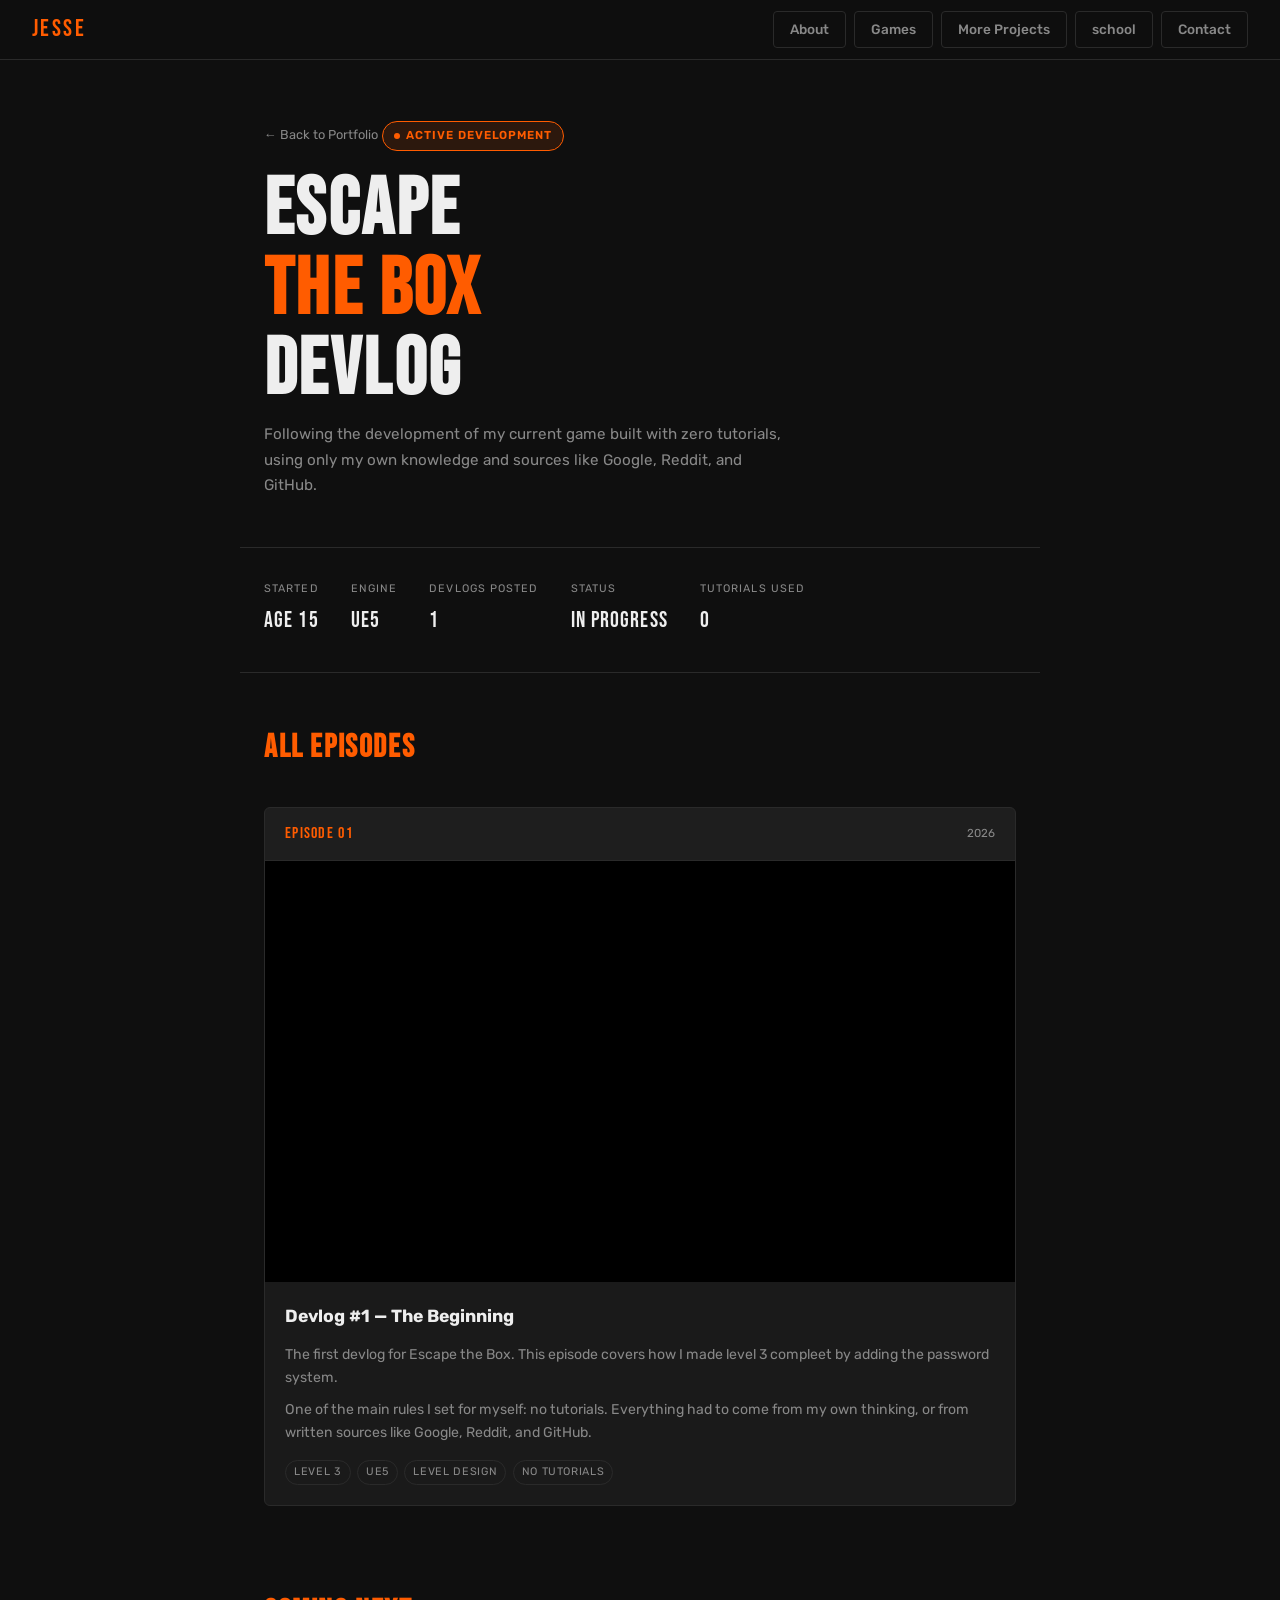
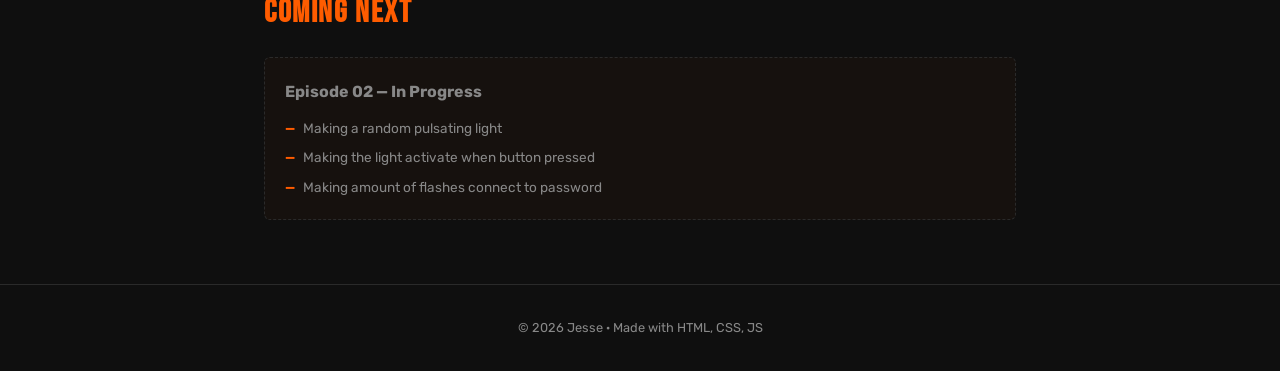
==== devlog.html @ 0a97ac08 "Add files via upload made more colorfull added second html file to make more easy to navigate" ====
<!DOCTYPE html>
<html lang="en">
<head>
  <meta charset="UTF-8" />
  <meta name="viewport" content="width=device-width, initial-scale=1.0"/>
  <title>Progress Escape the Box</title>
  <link href="https://fonts.googleapis.com/css2?family=Bebas+Neue&family=Rubik:wght@300;400;500;700&display=swap" rel="stylesheet"/>
  <link rel="stylesheet" href="devlog.css"/>
</head>
<body>

  <!-- ========== NAVBAR ========== -->
  <!-- Same nav as index.html so it feels like one site -->
  <nav>
    <div class="logo">JESSE</div>
    <div class="nav-links">
      <a href="index.html#about">About</a>
      <a href="index.html#games">Games</a>
      <a href="index.html#more-projects">More Projects</a>
      <a href="index.html#School">school</a>
      <a href="index.html#contact">Contact</a>
    </div>
  </nav>

  <!-- ========== PAGE HEADER ========== -->
  <div class="devlog-header">
    <!-- Back button to return to main portfolio -->
    <a href="index.html" class="back-link">← Back to Portfolio</a>

    <div class="live-badge">
      <div class="live-dot"></div>
      Active Development
    </div>

    <h1>Escape<br/><span>the Box</span><br/>Devlog</h1>
    <p>
      Following the development of my current game built with zero tutorials,
      using only my own knowledge and sources like Google, Reddit, and GitHub.
    </p>
  </div>

  <!-- ========== QUICK STATS ========== -->

  <div class="devlog-stats">
    <div class="devlog-stat">
      <span class="label">Started</span>
      <span class="value">Age 15</span>
    </div>
    <div class="devlog-stat">
      <span class="label">Engine</span>
      <span class="value">UE5</span>
    </div>
    <div class="devlog-stat">
      <span class="label">Devlogs Posted</span>
      <span class="value">1</span>
    </div>
    <div class="devlog-stat">
      <span class="label">Status</span>
      <span class="value">In Progress</span>
    </div>
    <div class="devlog-stat">
      <span class="label">Tutorials Used</span>
      <span class="value">0</span>
    </div>
  </div>

  <!-- ========== DEVLOG ENTRIES ========== -->
  <div class="devlog-entries">
    <h2>All Episodes</h2>


    
    <!--a
      ── HOW TO ADD A NEW ENTRY ─────────────────────────────
      1. Copy this entire <article> block
      2. Paste it ABOVE this one (newest entry goes first)
      3. Update: episode number, date, YouTube embed URL,
         title, description text, and tags
      To get the embed URL from YouTube:
      Share → Embed → copy the src="..." value
      ──────────────────────────────────────────────────────
    -->

    <article class="devlog-entry">

      <!-- Episode number + date -->
      <div class="entry-meta">
        <span class="entry-ep">Episode 01</span>
        <span class="entry-date">2026</span>
      </div>

      <!-- YouTube video embed -->
      <!-- To update: go to YouTube → Share → Embed → copy the src URL -->
      <div class="entry-video">
        <iframe
          src="https://www.youtube.com/embed/lwHLXcfj8Lc"
          title="Escape the Box Devlog #1"
          allowfullscreen>
        </iframe>
      </div>

      <!-- Text description below the video -->
      <div class="entry-body">
        <h3>Devlog #1 — The Beginning</h3>

        <p>The first devlog for Escape the Box. This episode covers how I made level 3 compleet by adding the password system.</p>

        <p>One of the main rules I set for myself: no tutorials. Everything had to come from my own thinking, or from written sources like Google, Reddit, and GitHub.</p>

        <!-- Tags — add or remove to show what topics the devlog covers -->
        <div class="entry-tags">
          <span class="entry-tag">Level 3</span>
          <span class="entry-tag">UE5</span>
          <span class="entry-tag">Level Design</span>
          <span class="entry-tag">No Tutorials</span>
        </div>
      </div>

    </article>

  </div>

  <!-- ========== UPCOMING ========== -->
  <!-- Update this section whenever you know what's coming next -->
  <div class="devlog-upcoming">
    <h2>Coming Next</h2>
    <div class="upcoming-card">
      <h3>Episode 02 — In Progress</h3>
      <!-- Update this list with what you plan to cover -->
      <ul class="upcoming-list">
        <li>Making a random pulsating light</li>
        <li>Making the light activate when button pressed</li>
        <li>Making amount of flashes connect to password</li>
      </ul>
    </div>
  </div>

  <!-- ========== FOOTER ========== -->
  <footer>
    <p>© 2026 Jesse · Made with HTML, CSS, JS</p>
  </footer>
  <script src="function.JS"></script>
</body>
</html>
---- devlog.css ----
/* =============================================
   CSS VARIABLES & BASE STYLES
   ============================================= */
:root {
  --bg:       #0f0f0f;
  --bg2:      #1a1a1a;
  --border:   #2a2a2a;
  --text:     #eeeeee;
  --muted:    #888888;
  --accent:   #ff5c00;
}

* { box-sizing: border-box; margin: 0; padding: 0; }

html { scroll-behavior: smooth; }

body {
  background: var(--bg);
  color: var(--text);
  font-family: 'Rubik', sans-serif;
  font-size: 1rem;
  line-height: 1.7;
}

a { text-decoration: none; color: inherit; }

/* =============================================
   NAVIGATION
   ============================================= */
nav {
  position: fixed;
  top: 0; left: 0; right: 0;
  z-index: 100;
  display: flex;
  align-items: center;
  justify-content: space-between;
  padding: 0 2rem;
  height: 60px;
  background: rgba(15,15,15,0.92);
  border-bottom: 1px solid var(--border);
  backdrop-filter: blur(8px);
}

.logo {
  font-family: 'Bebas Neue', sans-serif;
  font-size: 1.5rem;
  letter-spacing: 0.1em;
  color: var(--accent);
}

.nav-links { display: flex; gap: 0.5rem; }

.nav-links a {
  font-size: 0.85rem;
  font-weight: 500;
  padding: 0.4rem 1rem;
  border: 1px solid var(--border);
  border-radius: 4px;
  color: var(--muted);
  transition: 0.2s;
}

.nav-links a:hover {
  color: var(--accent);
  border-color: var(--accent);
}

/* =============================================
   SHARED COMPONENTS
   ============================================= */

/* Section Container */
section {
  max-width: 800px;
  margin: 0 auto;
  padding: 5rem 1.5rem;
}

section h2 {
  font-family: 'Bebas Neue', sans-serif;
  font-size: 2.8rem;
  letter-spacing: 0.05em;
  color: var(--accent);
  margin-bottom: 1.2rem;
}

.section-sub {
  color: var(--muted);
  margin-bottom: 2rem;
  font-size: 0.95rem;
}

/* Buttons */
.btn {
  display: inline-block;
  background: var(--accent);
  color: #bd1818;
  font-weight: 600;
  font-size: 0.9rem;
  padding: 0.7rem 1.6rem;
  border-radius: 4px;
  border: 1px solid var(--accent);
  transition: 0.2s;
  cursor: pointer;
}

.btn:hover { opacity: 0.85; transform: translateY(-1px); }

.btn.outline {
  background: transparent;
  color: var(--accent);
}

.btn.outline:hover { background: var(--accent); color: #fff; }

.btn.small { font-size: 0.78rem; padding: 0.4rem 0.9rem; }

/* Tags */
.tags {
  display: flex;
  flex-wrap: wrap;
  gap: 0.5rem;
  margin-top: 1.5rem;
}

.tags span {
  font-size: 0.8rem;
  padding: 0.35rem 0.85rem;
  border: 1px solid var(--border);
  border-radius: 99px;
  color: var(--muted);
}

/* =============================================
   HERO SECTION
   ============================================= */
#hero {
  min-height: 100vh;
  display: flex;
  flex-direction: column;
  justify-content: center;
  padding-top: 80px;
  align-items: flex-start;
}

.hero-label {
  font-size: 0.8rem;
  letter-spacing: 0.12em;
  text-transform: uppercase;
  color: var(--muted);
  margin-bottom: 1rem;
}

#hero h1 {
  font-family: 'Bebas Neue', sans-serif;
  font-size: clamp(3rem, 10vw, 6rem);
  line-height: 1;
  letter-spacing: 0.03em;
  margin-bottom: 1rem;
}

.hero-sub {
  color: var(--muted);
  font-size: 1rem;
  margin-bottom: 2rem;
  max-width: 480px;
}

/* =============================================
   ABOUT SECTION
   ============================================= */
#about { border-top: 1px solid var(--border); }

#about p {
  color: var(--muted);
  margin-bottom: 1rem;
  max-width: 600px;
}

section p strong { color: var(--text); }

/* =============================================
   GAMES SECTION
   ============================================= */
#games { border-top: 1px solid var(--border); }

.games-grid {
  display: grid;
  grid-template-columns: repeat(auto-fill, minmax(280px, 1fr));
  gap: 1rem;
}

.game-card {
  background: var(--bg2);
  border: 1px solid var(--border);
  border-radius: 6px;
  padding: 1.25rem;
  display: flex;
  flex-direction: column;
  gap: 0.75rem;
  transition: 0.2s;
}

.game-card:hover {
  border-color: var(--accent);
  transform: translateY(-2px);
}

.game-icon { font-size: 2rem; }

.game-body h3 {
  font-size: 1rem;
  font-weight: 700;
  margin-bottom: 0.4rem;
  display: flex;
  align-items: center;
  gap: 0.5rem;
}

.game-body p {
  font-size: 0.85rem;
  color: var(--muted);
  line-height: 1.5;
}

.wip {
  font-size: 0.75rem;
  font-weight: 600;
  text-transform: uppercase;
  letter-spacing: 0.08em;
  background: var(--accent);
  color: #bd1818;
  padding: 0.15rem 0.9rem;
  border-radius: 99px;
}

/* =============================================
   DEVLOG PAGE
   ============================================= */

/* Header */
.devlog-header {
  padding-top: 120px;
  padding-bottom: 3rem;
  border-bottom: 1px solid var(--border);
  max-width: 800px;
  margin: 0 auto;
  padding-left: 1.5rem;
  padding-right: 1.5rem;
}

.devlog-header .back-link {
  font-size: 0.8rem;
  font-family: 'Rubik', sans-serif;
  color: var(--muted);
  display: inline-flex;
  align-items: center;
  gap: 0.4rem;
  margin-bottom: 1.5rem;
  transition: 0.2s;
}

.devlog-header .back-link:hover { color: var(--accent); }

.devlog-header h1 {
  font-family: 'Bebas Neue', sans-serif;
  font-size: clamp(2.5rem, 8vw, 5rem);
  letter-spacing: 0.03em;
  line-height: 1;
  margin-bottom: 0.75rem;
}

.devlog-header h1 span { color: var(--accent); }

.devlog-header p {
  color: var(--muted);
  max-width: 520px;
  font-size: 0.95rem;
}

/* Live Badge */
.live-badge {
  display: inline-flex;
  align-items: center;
  gap: 0.4rem;
  font-size: 0.72rem;
  font-weight: 600;
  letter-spacing: 0.08em;
  text-transform: uppercase;
  background: rgba(255, 92, 0, 0.12);
  color: var(--accent);
  border: 1px solid var(--accent);
  padding: 0.25rem 0.7rem;
  border-radius: 99px;
  margin-bottom: 1rem;
}

.live-dot {
  width: 6px;
  height: 6px;
  border-radius: 50%;
  background: var(--accent);
  animation: pulse 1.8s ease-in-out infinite;
}

@keyframes pulse {
  0%, 100% { opacity: 1; }
  50% { opacity: 0.3; }
}

/* Stats Row */
.devlog-stats {
  display: flex;
  gap: 2rem;
  flex-wrap: wrap;
  max-width: 800px;
  margin: 0 auto;
  padding: 2rem 1.5rem;
  border-bottom: 1px solid var(--border);
}

.devlog-stat { display: flex; flex-direction: column; gap: 0.2rem; }

.devlog-stat .label {
  font-size: 0.68rem;
  letter-spacing: 0.1em;
  text-transform: uppercase;
  color: var(--muted);
}

.devlog-stat .value {
  font-family: 'Bebas Neue', sans-serif;
  font-size: 1.4rem;
  letter-spacing: 0.05em;
  color: var(--text);
}

/* Entries */
.devlog-entries {
  max-width: 800px;
  margin: 0 auto;
  padding: 3rem 1.5rem;
}

.devlog-entries h2 {
  font-family: 'Bebas Neue', sans-serif;
  font-size: 2rem;
  letter-spacing: 0.05em;
  color: var(--accent);
  margin-bottom: 2rem;
}

.devlog-entry {
  border: 1px solid var(--border);
  border-radius: 6px;
  overflow: hidden;
  margin-bottom: 2rem;
  background: var(--bg2);
  transition: 0.2s;
}

.devlog-entry:hover { border-color: var(--accent); }

.entry-meta {
  display: flex;
  align-items: center;
  justify-content: space-between;
  padding: 0.75rem 1.25rem;
  border-bottom: 1px solid var(--border);
  background: rgba(255,255,255,0.02);
}

.entry-ep {
  font-family: 'Bebas Neue', sans-serif;
  font-size: 1rem;
  letter-spacing: 0.08em;
  color: var(--accent);
}

.entry-date {
  font-size: 0.72rem;
  color: var(--muted);
  font-family: 'Rubik', sans-serif;
}

.entry-video {
  position: relative;
  width: 100%;
  padding-bottom: 56.25%;
  background: #000;
}

.entry-video iframe {
  position: absolute;
  top: 0; left: 0;
  width: 100%; height: 100%;
  border: none;
}

.entry-body { padding: 1.25rem; }

.entry-body h3 {
  font-size: 1.1rem;
  font-weight: 700;
  margin-bottom: 0.75rem;
}

.entry-body p {
  font-size: 0.88rem;
  color: var(--muted);
  line-height: 1.6;
}

.entry-body p + p { margin-top: 0.6rem; }

.entry-tags {
  display: flex;
  flex-wrap: wrap;
  gap: 0.4rem;
  margin-top: 1rem;
}

.entry-tag {
  font-size: 0.68rem;
  letter-spacing: 0.06em;
  text-transform: uppercase;
  color: var(--muted);
  border: 1px solid var(--border);
  padding: 0.15rem 0.5rem;
  border-radius: 99px;
}

/* Upcoming Section */
.devlog-upcoming {
  max-width: 800px;
  margin: 0 auto;
  padding: 0 1.5rem 4rem;
}

.devlog-upcoming h2 {
  font-family: 'Bebas Neue', sans-serif;
  font-size: 2rem;
  letter-spacing: 0.05em;
  color: var(--accent);
  margin-bottom: 1rem;
}

.upcoming-card {
  border: 1px dashed var(--border);
  border-radius: 6px;
  padding: 1.25rem;
  background: rgba(255,92,0,0.03);
}

.upcoming-card h3 {
  font-size: 1rem;
  font-weight: 700;
  margin-bottom: 0.5rem;
  color: var(--muted);
}

.upcoming-list {
  list-style: none;
  display: flex;
  flex-direction: column;
  gap: 0.4rem;
  margin-top: 0.75rem;
}

.upcoming-list li {
  font-size: 0.85rem;
  color: var(--muted);
  display: flex;
  align-items: center;
  gap: 0.5rem;
}

.upcoming-list li::before {
  content: '—';
  color: var(--accent);
  font-weight: 700;
}

/* =============================================
   CONTACT SECTION
   ============================================= */
#contact { border-top: 1px solid var(--border); }

#contact p {
  color: var(--muted);
  margin-bottom: 1.5rem;
  max-width: 500px;
}

.contact-links { display: flex; gap: 0.75rem; flex-wrap: wrap; }

/* =============================================
   FOOTER
   ============================================= */
footer {
  border-top: 1px solid var(--border);
  text-align: center;
  padding: 2rem 1.5rem;
  font-size: 0.8rem;
  color: var(--muted);
}

/* =============================================
   MOBILE RESPONSIVE
   ============================================= */
@media (max-width: 600px) {
  .nav-links a { font-size: 0.75rem; padding: 0.35rem 0.7rem; }
  .games-grid { grid-template-columns: 1fr; }
  .devlog-stats { gap: 1.2rem; }
}
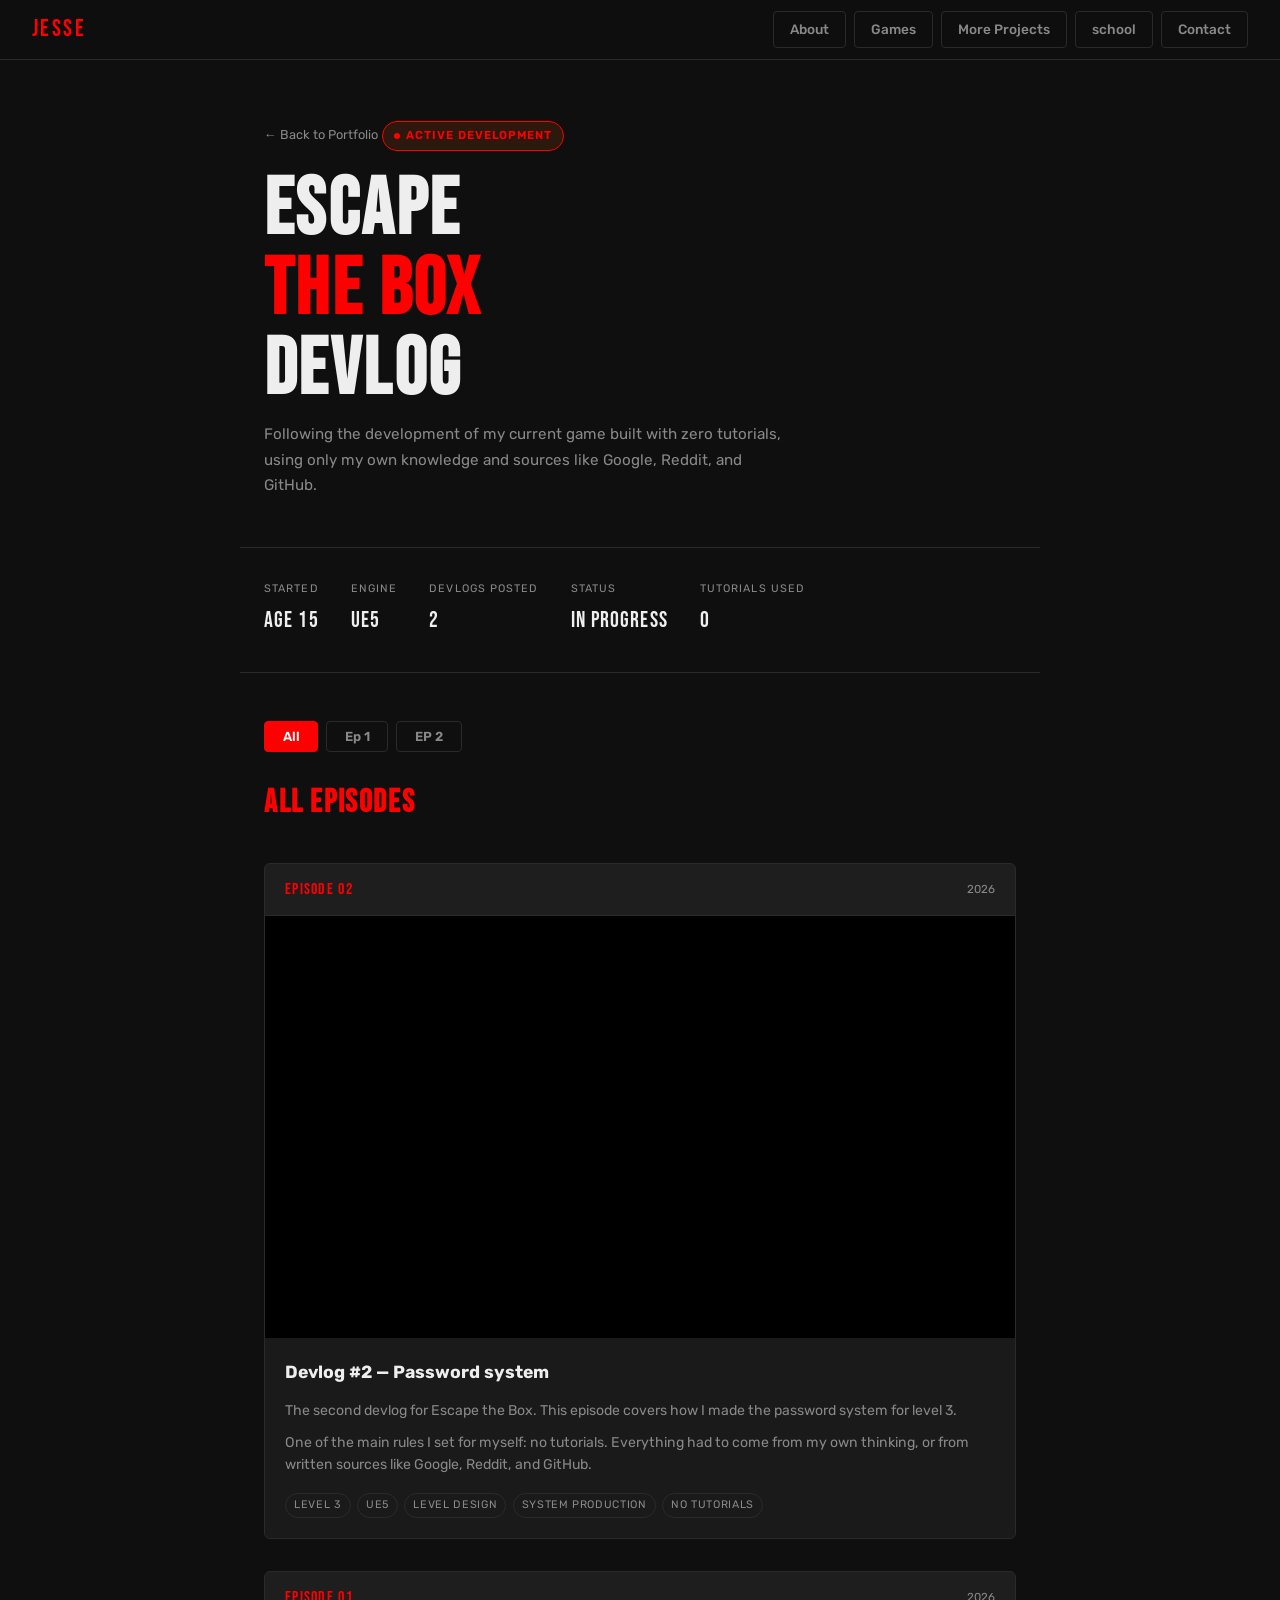
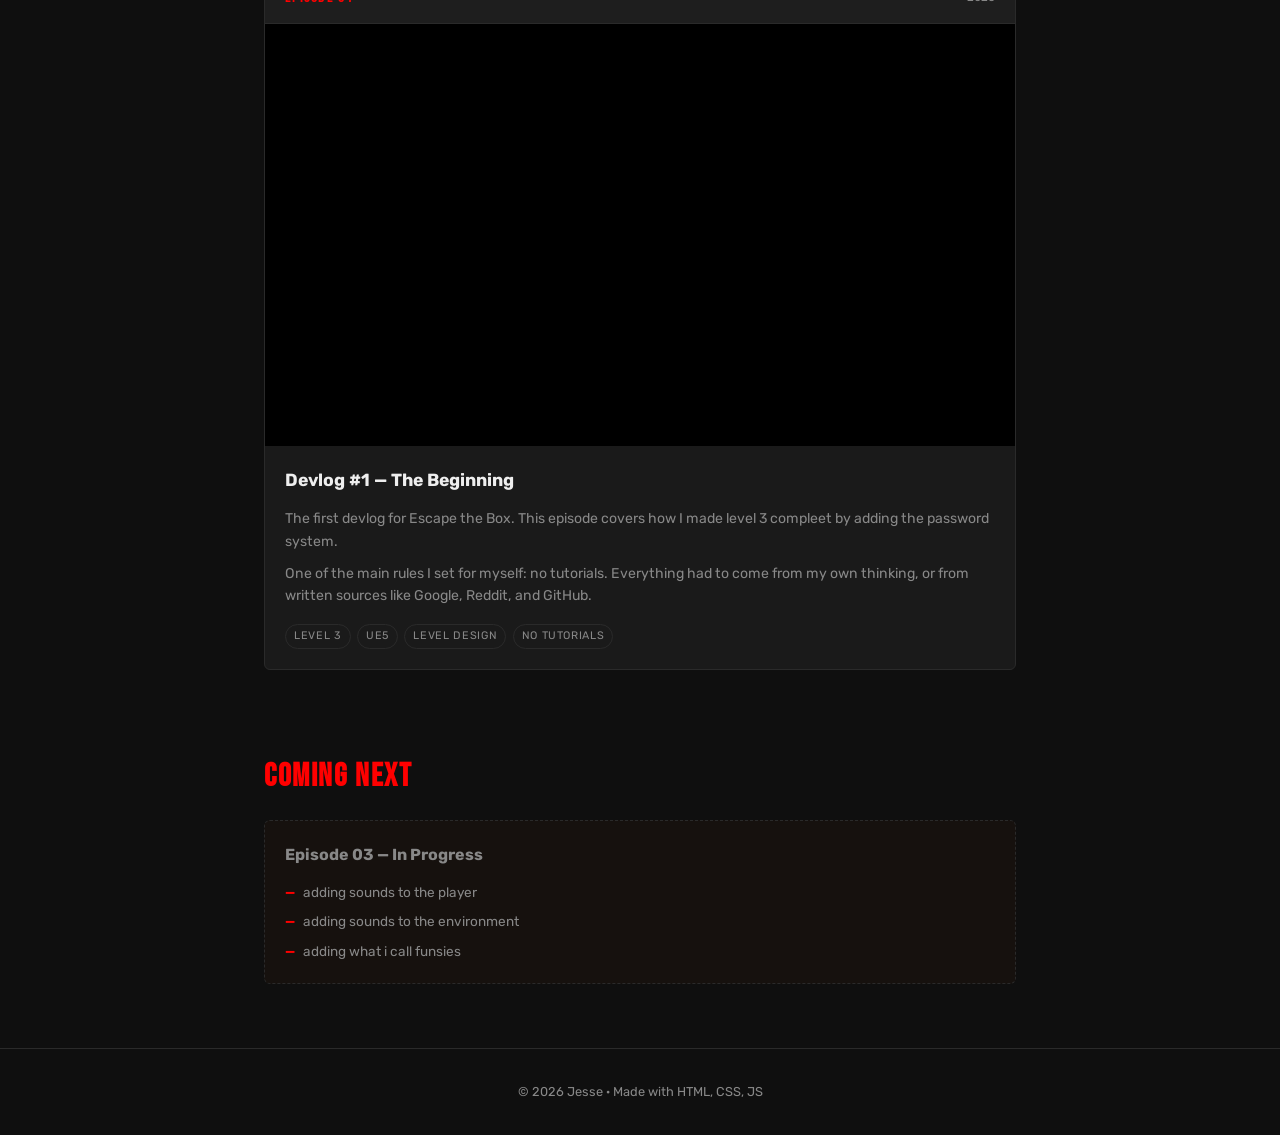
==== commit 0ac51561: "Add files via upload" ====
--- a/devlog.html
+++ b/devlog.html
@@ -6,6 +6,7 @@
   <title>Progress Escape the Box</title>
   <link href="https://fonts.googleapis.com/css2?family=Bebas+Neue&family=Rubik:wght@300;400;500;700&display=swap" rel="stylesheet"/>
   <link rel="stylesheet" href="devlog.css"/>
+  <link rel="stylesheet" href="styles.css"/>
 </head>
 <body>
 
@@ -52,7 +53,7 @@
     </div>
     <div class="devlog-stat">
       <span class="label">Devlogs Posted</span>
-      <span class="value">1</span>
+      <span class="value">2</span>
     </div>
     <div class="devlog-stat">
       <span class="label">Status</span>
@@ -65,8 +66,19 @@
   </div>
 
   <!-- ========== DEVLOG ENTRIES ========== -->
-  <div class="devlog-entries">
-    <h2>All Episodes</h2>
+<div class="devlog-entries">
+
+  <!-- SEASON FILTER — add a new <button> for each season you make -->
+  <div class="season-filter">
+    <button class="season-btn active" onclick="filterSeason('all', this)">All</button>
+    <button class="season-btn" onclick="filterSeason('Ep-1', this)">Ep 1</button>
+    <button class="season-btn" onclick="filterSeason('Ep-2', this)">EP 2</button>
+    <!-- When you start season 2, add this:
+    <button class="season-btn" onclick="filterSeason('season-2', this)">Season 2</button>
+    -->
+  </div>
+
+  <h2>All Episodes</h2>
 
 
     
@@ -81,7 +93,52 @@
       ──────────────────────────────────────────────────────
     -->
 
-    <article class="devlog-entry">
+
+    <!-- Devlog 2 -->
+
+    <article class="devlog-entry" data-season="Ep-2">
+
+      <!-- Episode number + date -->
+      <div class="entry-meta">
+        <span class="entry-ep">Episode 02</span>
+        <span class="entry-date">2026</span>
+      </div>
+
+      <!-- YouTube video embed -->
+      <!-- To update: go to YouTube → Share → Embed → copy the src URL -->
+      <div class="entry-video">
+        <iframe
+          src="https://www.youtube.com/embed/SSkUHn35lZs?si=hI6qvlRAQTDhjT-e"
+          title="16 year old makes the pasword system inn his game. devlog #2"
+          allowfullscreen>
+        </iframe>
+      </div>
+
+      <!-- Text description below the video -->
+      <div class="entry-body">
+        <h3>Devlog #2 — Password system</h3>
+
+        <p>The second devlog for Escape the Box. This episode covers how I made the password system for level 3.</p>
+
+        <p>One of the main rules I set for myself: no tutorials. Everything had to come from my own thinking, or from written sources like Google, Reddit, and GitHub.</p>
+
+        <!-- Tags — add or remove to show what topics the devlog covers -->
+        <div class="entry-tags">
+          <span class="entry-tag">Level 3</span>
+          <span class="entry-tag">UE5</span>
+          <span class="entry-tag">Level Design</span>
+          <span class="entry-tag">system production</span>
+          <span class="entry-tag">No Tutorials</span>
+        </div>
+      </div>
+
+    </article>
+
+
+    <!-- Devlog 1 -->
+
+
+    <article class="devlog-entry" data-season="Ep-1">
 
       <!-- Episode number + date -->
       <div class="entry-meta">
@@ -125,12 +182,12 @@
   <div class="devlog-upcoming">
     <h2>Coming Next</h2>
     <div class="upcoming-card">
-      <h3>Episode 02 — In Progress</h3>
+      <h3>Episode 03 — In Progress</h3>
       <!-- Update this list with what you plan to cover -->
       <ul class="upcoming-list">
-        <li>Making a random pulsating light</li>
-        <li>Making the light activate when button pressed</li>
-        <li>Making amount of flashes connect to password</li>
+        <li>adding sounds to the player</li>
+        <li>adding sounds to the environment</li>
+        <li>adding what i call funsies</li>
       </ul>
     </div>
   </div>
--- a/devlog.css
+++ b/devlog.css
@@ -8,6 +8,7 @@
   --text:     #eeeeee;
   --muted:    #888888;
   --accent:   #ff5c00;
+  --button:   #e9e3e3;
 }
 
 * { box-sizing: border-box; margin: 0; padding: 0; }
@@ -94,7 +95,7 @@
 .btn {
   display: inline-block;
   background: var(--accent);
-  color: #bd1818;
+  color: var(--button);
   font-weight: 600;
   font-size: 0.9rem;
   padding: 0.7rem 1.6rem;
@@ -229,7 +230,7 @@
   text-transform: uppercase;
   letter-spacing: 0.08em;
   background: var(--accent);
-  color: #bd1818;
+  color: var(--button);
   padding: 0.15rem 0.9rem;
   border-radius: 99px;
 }
@@ -481,6 +482,31 @@
   font-weight: 700;
 }
 
+
+/* ---- SEASON FILTER ---- */
+.season-filter {
+  display: flex;
+  gap: 0.5rem;
+  margin-bottom: 1.5rem;
+  flex-wrap: wrap;
+}
+
+.season-btn {
+  font-family: 'Rubik', sans-serif;
+  font-size: 0.82rem;
+  font-weight: 600;
+  padding: 0.45rem 1.1rem;
+  border-radius: 4px;
+  border: 1px solid var(--border);
+  background: transparent;
+  color: var(--muted);
+  cursor: pointer;
+  transition: 0.2s;
+}
+
+.season-btn:hover        { color: var(--accent); border-color: var(--accent); }
+.season-btn.active       { background: var(--accent); color: #fff; border-color: var(--accent); }
+
 /* =============================================
    CONTACT SECTION
    ============================================= */
--- a/styles.css
+++ b/styles.css
@@ -0,0 +1,394 @@
+:root {
+  --bg:       #0f0f0f;   /* page background */
+  --bg2:      #1a1a1a;   /* card background */
+  --border:   #2a2a2a;   /* borders */
+  --text:     #eeeeee;   /* main text */
+  --muted:    #888888;   /* grey text */
+  --button:   #e9e3e3;   /* button text color*/
+  --accent:   #ff0000;   /* orange highlight — change this to any color you like */
+}
+
+/* ---- RESET: clears default browser spacing ---- */
+* { box-sizing: border-box; margin: 0; padding: 0; }
+html { scroll-behavior: smooth; } /* makes nav links scroll smoothly */
+body {
+  background: var(--bg);
+  color: var(--text);
+  font-family: 'Rubik', sans-serif;
+  font-size: 1rem;
+  line-height: 1.7;
+}
+a { text-decoration: none; color: inherit; }
+
+/* =============================================
+   NAVBAR
+   ============================================= */
+nav {
+  position: fixed; /* sticks to top while scrolling */
+  top: 0; left: 0; right: 0;
+  z-index: 100;
+  display: flex;
+  align-items: center;
+  justify-content: space-between;
+  padding: 0 2rem;
+  height: 60px;
+  background: rgba(15,15,15,0.92);
+  border-bottom: 1px solid var(--border);
+  backdrop-filter: blur(8px); /* frosted glass effect */
+}
+
+.logo {
+  font-family: 'Bebas Neue', sans-serif;
+  font-size: 1.5rem;
+  letter-spacing: 0.1em;
+  color: var(--accent);
+}
+
+.nav-links { display: flex; gap: 0.5rem; }
+
+/* Each nav link is a small button */
+.nav-links a {
+  font-size: 0.85rem;
+  font-weight: 500;
+  padding: 0.4rem 1rem;
+  border: 1px solid var(--border);
+  border-radius: 4px;
+  color: var(--muted);
+  transition: 0.2s; /* smooth hover */
+}
+.nav-links a:hover {
+  color: var(--accent);
+  border-color: var(--accent);
+}
+
+/* =============================================
+   SHARED SECTION STYLES
+   ============================================= */
+section {
+  max-width: 800px;    /* keeps content from going too wide */
+  margin: 0 auto;      /* centers the section */
+  padding: 5rem 1.5rem;
+}
+
+/* Every section heading */
+section h2 {
+  font-family: 'Bebas Neue', sans-serif;
+  font-size: 2.8rem;
+  letter-spacing: 0.05em;
+  color: var(--accent);
+  margin-bottom: 1.2rem;
+}
+
+/* Grey text under section heading */
+.section-sub {
+  color: var(--muted);
+  margin-bottom: 2rem;
+  font-size: 0.95rem;
+}
+
+/* =============================================
+   BUTTONS
+   Two styles: .btn (filled) and .btn.outline (hollow)
+   Add class "small" for a smaller version.
+   ============================================= */
+.btn {
+  display: inline-block;
+  background: var(--accent);
+  color: var(--button);
+  font-weight: 600;
+  font-size: 0.9rem;
+  padding: 0.7rem 1.6rem;
+  border-radius: 4px;
+  border: 1px solid var(--accent);
+  transition: 0.2s;
+  cursor: pointer;
+}
+.btn:hover { opacity: 0.85; transform: translateY(-1px); }
+
+.btn.outline {
+  background: transparent;
+  color: var(--accent);
+}
+.btn.outline:hover { background: var(--accent); color: #fff; }
+
+.btn.small { font-size: 0.78rem; padding: 0.4rem 0.9rem; }
+
+/* =============================================
+   HERO SECTION
+   ============================================= */
+#hero {
+  min-height: 100vh;          /* fills full screen height */
+  display: flex;
+  flex-direction: column;
+  justify-content: center;
+  padding-top: 80px;          /* so it's not hidden behind the navbar */
+  align-items: flex-start;
+}
+
+.hero-label {
+  font-size: 0.8rem;
+  letter-spacing: 0.12em;
+  text-transform: uppercase;
+  color: var(--muted);
+  margin-bottom: 1rem;
+}
+
+#hero h1 {
+  font-family: 'Bebas Neue', sans-serif;
+  font-size: clamp(3rem, 10vw, 6rem); /* scales with screen size */
+  line-height: 1;
+  letter-spacing: 0.03em;
+  margin-bottom: 1rem;
+}
+
+.hero-sub {
+  color: var(--muted);
+  font-size: 1rem;
+  margin-bottom: 2rem;
+  max-width: 480px;
+}
+
+/* =============================================
+   ABOUT SECTION
+   ============================================= */
+#about { border-top: 1px solid var(--border); }
+
+#about p {
+  color: var(--muted);
+  margin-bottom: 1rem;
+  max-width: 600px;
+}
+section p strong { color: var(--text); } /* makes bold text white */
+
+/* Skills tags */
+.tags {
+  display: flex;
+  flex-wrap: wrap; /* wraps onto next line if needed */
+  gap: 0.5rem;
+  margin-top: 1.5rem;
+}
+.tags span {
+  font-size: 0.8rem;
+  padding: 0.35rem 0.85rem;
+  border: 1px solid var(--border);
+  border-radius: 99px; /* pill shape */
+  color: var(--muted);
+}
+
+/* =============================================
+   GAMES SECTION
+   ============================================= */
+#games { border-top: 1px solid var(--border); }
+
+/* Grid of game cards — automatically adjusts columns */
+.games-grid {
+  display: grid;
+  grid-template-columns: repeat(auto-fill, minmax(280px, 1fr));
+  gap: 1rem;
+}
+
+.game-card {
+  background: var(--bg2);
+  border: 1px solid var(--border);
+  border-radius: 6px;
+  padding: 1.25rem;
+  display: flex;
+  flex-direction: column;
+  gap: 0.75rem;
+  transition: 0.2s;
+}
+
+.game-card:hover {
+  border-color: var(--accent);
+  transform: translateY(-2px); /* tiny lift on hover */
+}
+
+
+.game-icon { font-size: 2rem; }
+
+.game-body h3 {
+  font-size: 1rem;
+  font-weight: 700;
+  margin-bottom: 0.4rem;
+  display: flex;
+  align-items: center;
+  gap: 0.5rem;
+}
+
+.game-body p {
+  font-size: 0.85rem;
+  color: var(--muted);
+  line-height: 1.5;
+}
+
+/* "In Progress" badge */
+.wip {
+  font-size: 0.75rem;
+  font-weight: 600;
+  text-transform: uppercase;
+  letter-spacing: 0.08em;
+  background: var(--accent);
+  color: var(--button);
+  padding: 0.15rem 0.9rem;
+  border-radius: 99px;
+}
+
+/* ---- ORDER BADGE (top right of each card) ---- */
+.project-card {
+  position: relative; /* needed so the badge knows where to sit */
+}
+
+.order-badge {
+  position: absolute;
+  top: 0.6rem;
+  right: 0.6rem;
+  width: 26px;
+  height: 26px;
+  border-radius: 50%;        /* makes it a circle */
+  background: var(--accent);
+  color: var(--button);
+  font-size: 0.7rem;
+  font-weight: 700;
+  display: flex;
+  align-items: center;
+  justify-content: center;
+  cursor: default;
+}
+
+/* ---- TOOLTIP (shows on hover) ---- */
+.order-badge .tooltip {
+  display: none;
+  position: absolute;
+  top: 130%;
+  right: 0;
+  background: #222;
+  color: var(--text);
+  font-size: 0.72rem;
+  font-weight: 400;
+  padding: 0.6rem 0.9rem;
+  border-radius: 4px;
+  border: 1px solid var(--border);
+  white-space: normal;
+  width: 220px;
+  z-index: 10;
+  line-height: 1.5;
+}
+
+/* Shows on hover OR when clicked */
+.order-badge:hover .tooltip,
+.order-badge.active .tooltip {
+  display: block;
+}
+
+/* The read more button inside the tooltip */
+.tooltip-readmore {
+  display: inline-block;
+  margin-top: 0.5rem;
+  color: var(--accent);
+  font-size: 0.7rem;
+  font-weight: 600;
+  cursor: pointer;
+  border: none;
+  background: none;
+  padding: 0;
+}
+.tooltip-readmore:hover { text-decoration: underline; }
+
+/* The full info box that appears below the card */
+.card-fullinfo {
+  display: none;
+  margin-top: 0.75rem;
+  padding: 0.75rem;
+  background: #1a1a1a;
+  border: 1px solid var(--border);
+  border-radius: 4px;
+  font-size: 0.82rem;
+  color: var(--muted);
+  line-height: 1.6;
+}
+.card-fullinfo.open { display: block; }
+.card-fullinfo p + p  { margin-top: 0.5rem; }
+
+/* Close button inside the full info box */
+.close-btn {
+  display: inline-block;
+  margin-top: 0.6rem;
+  color: var(--accent);
+  font-size: 0.7rem;
+  font-weight: 600;
+  cursor: pointer;
+  background: none;
+  border: none;
+  padding: 0;
+}
+.close-btn:hover { text-decoration: underline; }
+
+/* =============================================
+   CONTACT SECTION
+   ============================================= */
+#contact { border-top: 1px solid var(--border); }
+
+#contact p {
+  color: var(--muted);
+  margin-bottom: 1.5rem;
+  max-width: 500px;
+}
+
+.contact-links { display: flex; gap: 0.75rem; flex-wrap: wrap; }
+
+/* =============================================
+   FOOTER
+   ============================================= */
+footer {
+  border-top: 1px solid var(--border);
+  text-align: center;
+  padding: 2rem 1.5rem;
+  font-size: 0.8rem;
+  color: var(--muted);
+}
+
+/* =============================================
+   MOBILE (screens smaller than 600px)
+   ============================================= */
+@media (max-width: 600px) {
+  .nav-links a { font-size: 0.75rem; padding: 0.35rem 0.7rem; }
+  .games-grid  { grid-template-columns: 1fr; } /* single column on mobile */
+}
+
+
+/* =============================================
+   CURTAIN WIPE TRANSITION
+   A vertical line sweeps across the screen.
+   The swept area reveals the new page.
+   ============================================= */
+
+/* The curtain element — sits on top of everything */
+#curtain {
+  position: fixed;
+  top: 0; left: -100%;  /* starts off-screen to the left */
+  width: 100%;
+  height: 100%;
+  background: var(--accent); /* the color of the sweeping line */
+  z-index: 9999;
+  pointer-events: none; /* can't accidentally click it */
+}
+
+/* Sweeps RIGHT across the screen (covering the page) */
+#curtain.sweep-in {
+  animation: sweepIn 0.5s cubic-bezier(0.77,0,0.18,1) forwards;
+}
+
+/* Sweeps RIGHT again off screen (revealing new page) */
+#curtain.sweep-out {
+  animation: sweepOut 0.5s cubic-bezier(0.77,0,0.18,1) forwards;
+}
+
+@keyframes sweepIn {
+  from { left: -100%; }
+  to   { left: 0%; }    /* covers full screen */
+}
+
+@keyframes sweepOut {
+  from { left: 0%; }
+  to   { left: 100%; }  /* exits off screen to the right */
+}
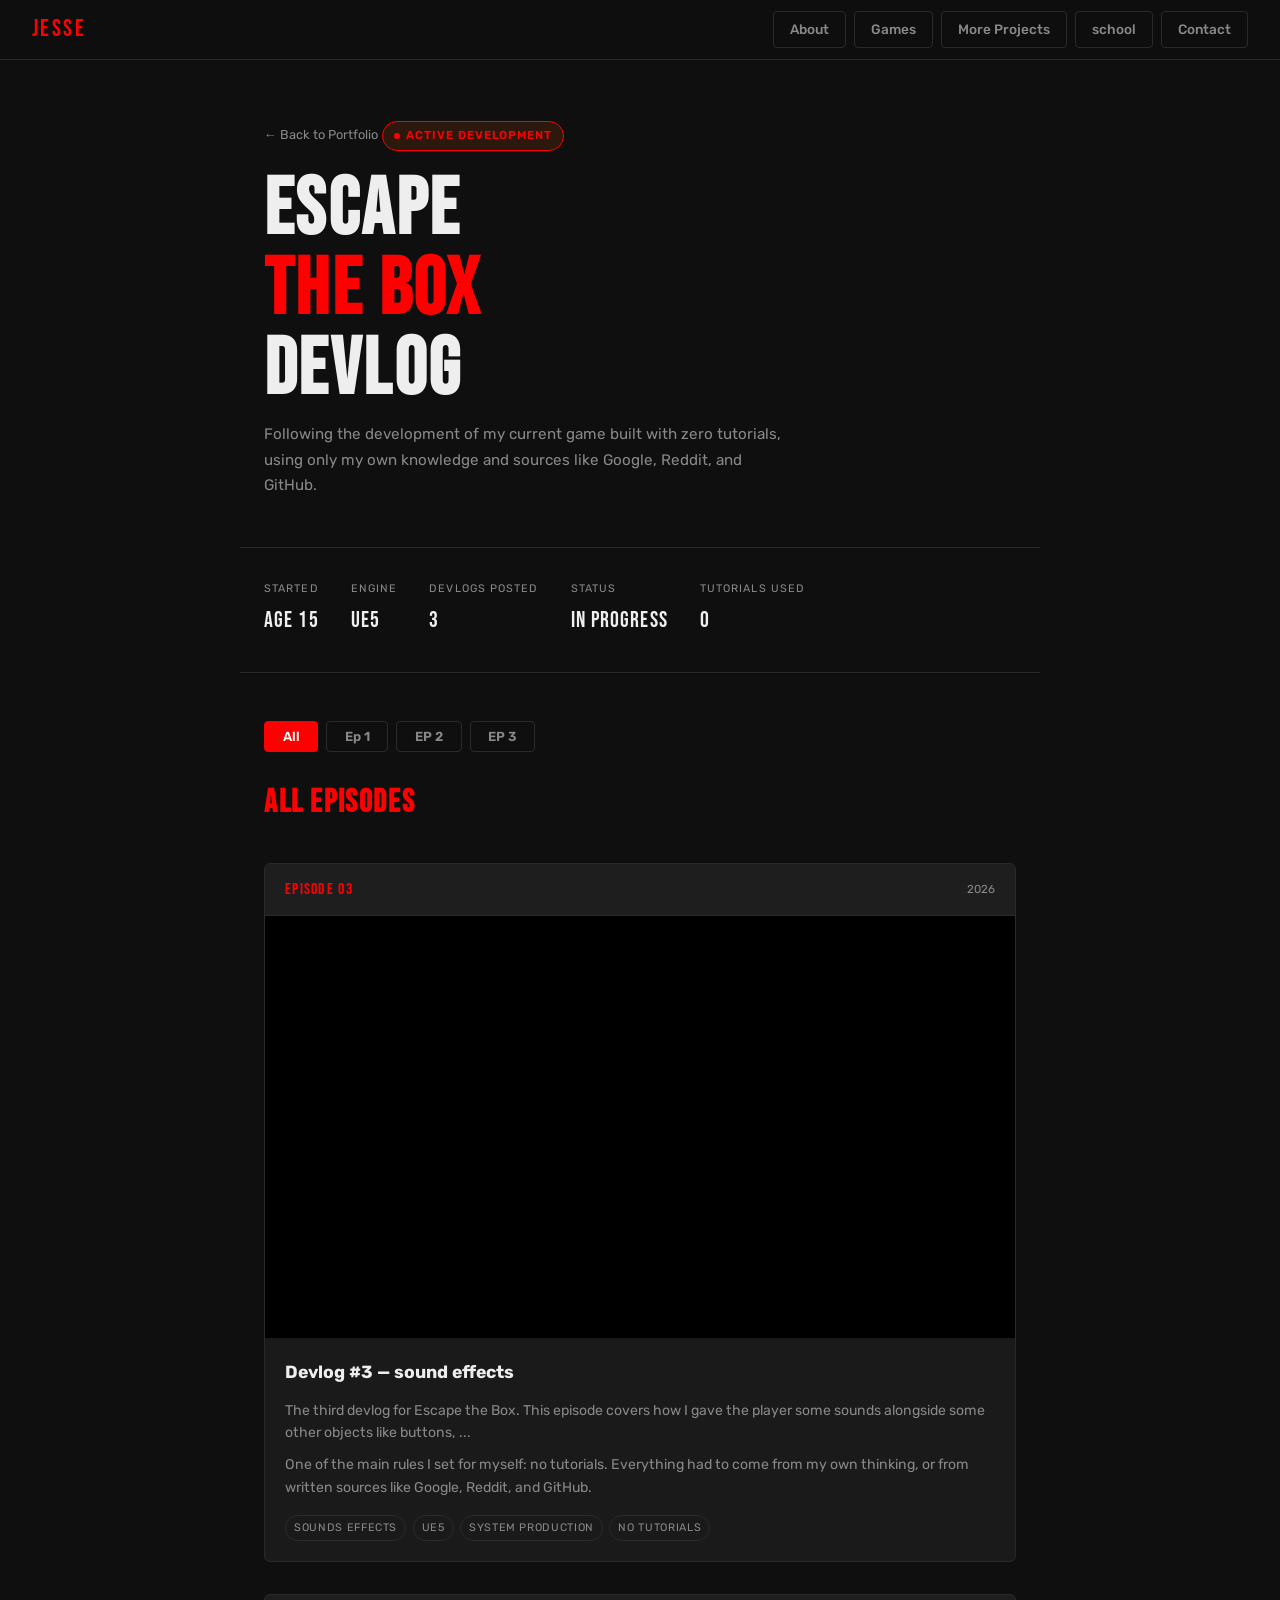
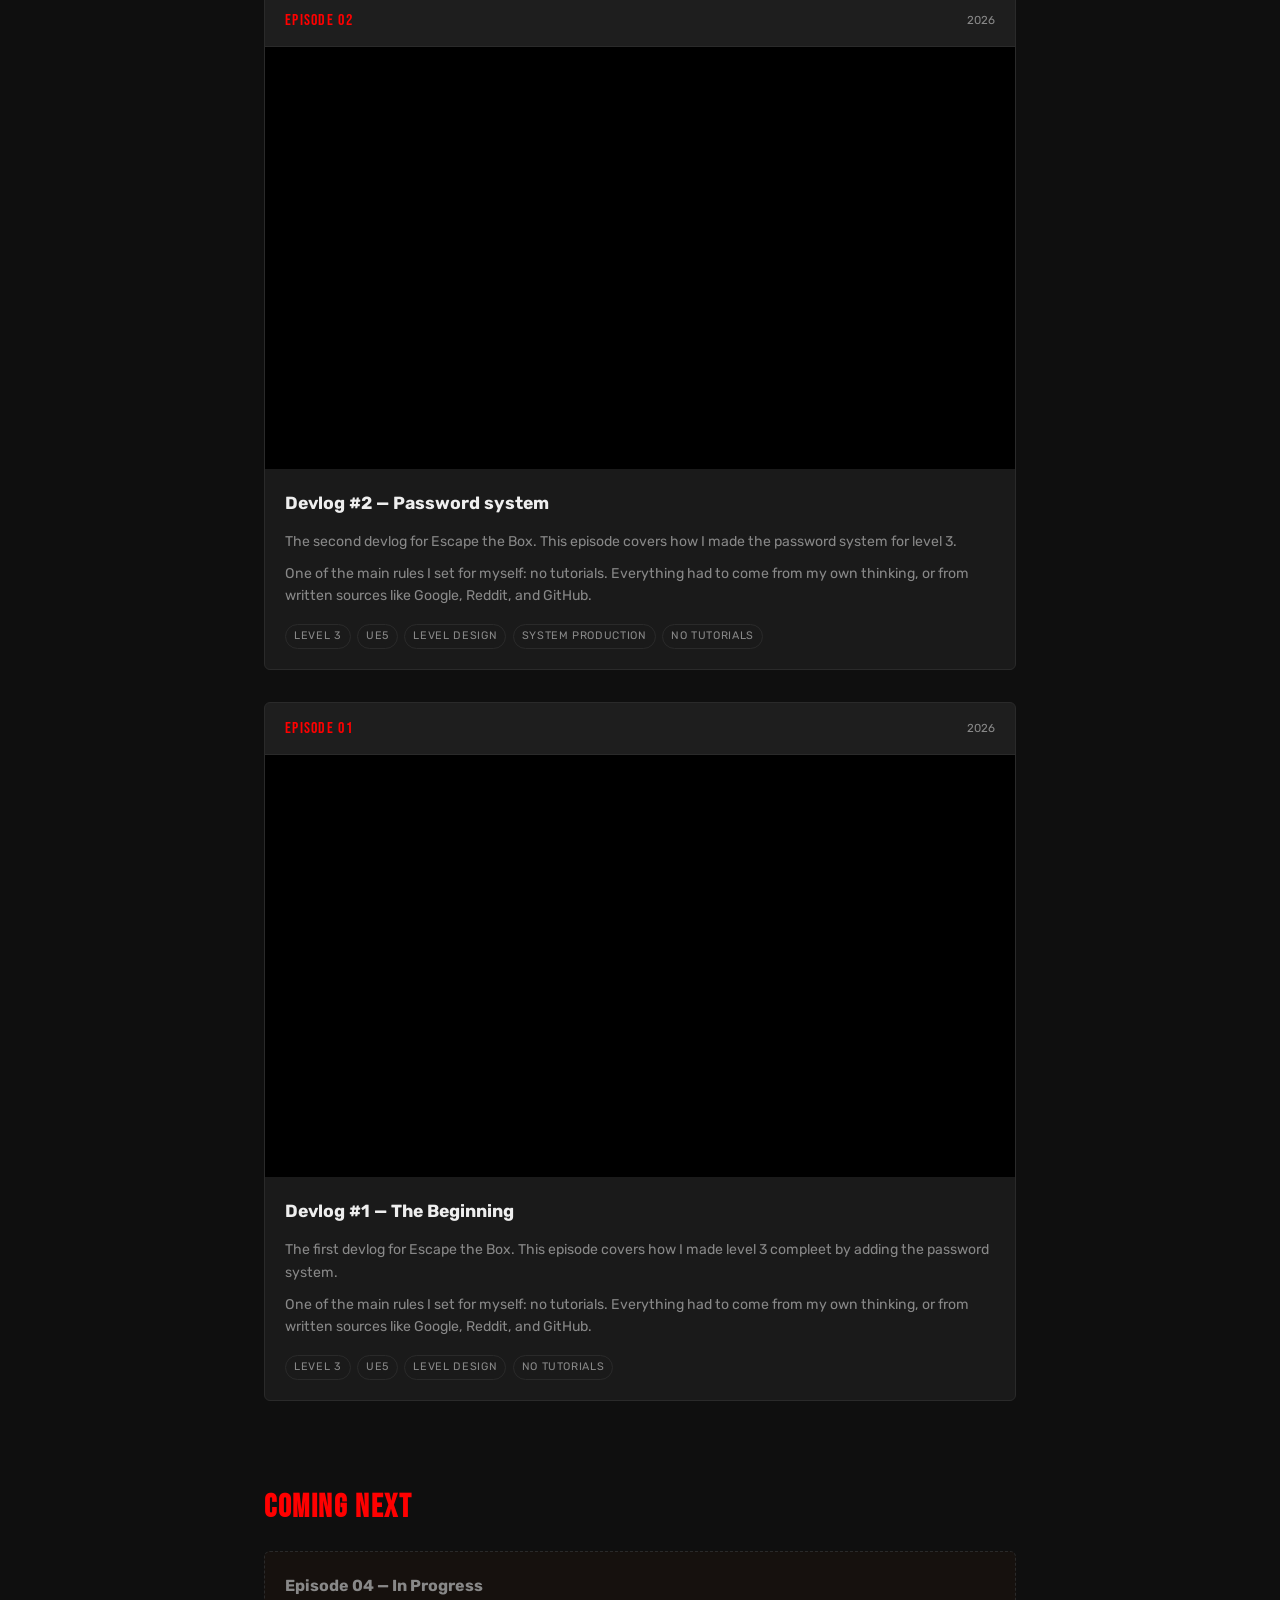
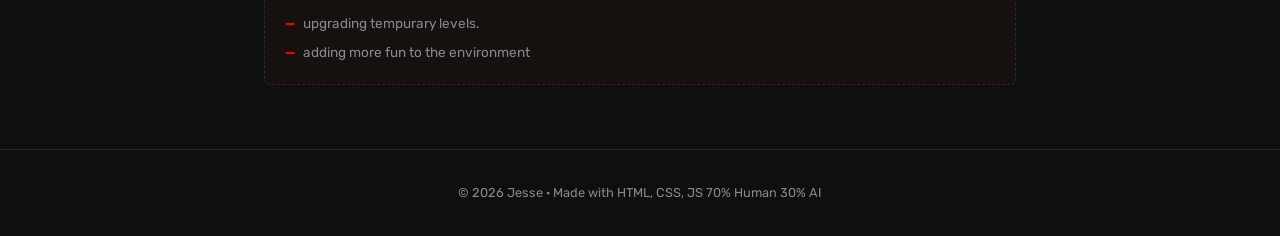
==== commit fc3d6c9a: "Add files via upload" ====
--- a/devlog.html
+++ b/devlog.html
@@ -53,7 +53,7 @@
     </div>
     <div class="devlog-stat">
       <span class="label">Devlogs Posted</span>
-      <span class="value">2</span>
+      <span class="value">3</span>
     </div>
     <div class="devlog-stat">
       <span class="label">Status</span>
@@ -73,6 +73,7 @@
     <button class="season-btn active" onclick="filterSeason('all', this)">All</button>
     <button class="season-btn" onclick="filterSeason('Ep-1', this)">Ep 1</button>
     <button class="season-btn" onclick="filterSeason('Ep-2', this)">EP 2</button>
+    <button class="season-btn" onclick="filterSeason('Ep-3', this)">EP 3</button>
     <!-- When you start season 2, add this:
     <button class="season-btn" onclick="filterSeason('season-2', this)">Season 2</button>
     -->
@@ -81,17 +82,49 @@
   <h2>All Episodes</h2>
 
 
-    
-    <!--a
-      ── HOW TO ADD A NEW ENTRY ─────────────────────────────
-      1. Copy this entire <article> block
-      2. Paste it ABOVE this one (newest entry goes first)
-      3. Update: episode number, date, YouTube embed URL,
-         title, description text, and tags
-      To get the embed URL from YouTube:
-      Share → Embed → copy the src="..." value
-      ──────────────────────────────────────────────────────
-    -->
+
+        <!-- Devlog 3 -->
+
+    <article class="devlog-entry" data-season="Ep-3">
+
+      <!-- Episode number + date -->
+      <div class="entry-meta">
+        <span class="entry-ep">Episode 03</span>
+        <span class="entry-date">2026</span>
+      </div>
+
+      <!-- YouTube video embed -->
+      <!-- To update: go to YouTube → Share → Embed → copy the src URL -->
+      <div class="entry-video">
+        <iframe
+          src="https://youtu.be/mMlzuJ8HJsE"
+          title="How can adding sounds be so ... difficult?"
+          allowfullscreen>
+        </iframe>
+      </div>
+
+      <!-- Text description below the video -->
+      <div class="entry-body">
+        <h3>Devlog #3 — sound effects</h3>
+
+        <p>The third devlog for Escape the Box. This episode covers how I gave the player some sounds alongside some other objects like buttons, ...</p>
+
+        <p>One of the main rules I set for myself: no tutorials. Everything had to come from my own thinking, or from written sources like Google, Reddit, and GitHub.</p>
+
+        <!-- Tags — add or remove to show what topics the devlog covers -->
+        <div class="entry-tags">
+          <span class="entry-tag">sounds effects</span>
+          <span class="entry-tag">UE5</span>
+          <span class="entry-tag">system production</span>
+          <span class="entry-tag">No Tutorials</span>
+        </div>
+      </div>
+
+    </article>
+
+
+
+
 
 
     <!-- Devlog 2 -->
@@ -109,7 +142,7 @@
       <div class="entry-video">
         <iframe
           src="https://www.youtube.com/embed/SSkUHn35lZs?si=hI6qvlRAQTDhjT-e"
-          title="16 year old makes the pasword system inn his game. devlog #2"
+          title="I Spent Hours Fixing This… Then It Crashed Devlog #2"
           allowfullscreen>
         </iframe>
       </div>
@@ -182,19 +215,19 @@
   <div class="devlog-upcoming">
     <h2>Coming Next</h2>
     <div class="upcoming-card">
-      <h3>Episode 03 — In Progress</h3>
+      <h3>Episode 04 — In Progress</h3>
       <!-- Update this list with what you plan to cover -->
       <ul class="upcoming-list">
-        <li>adding sounds to the player</li>
-        <li>adding sounds to the environment</li>
-        <li>adding what i call funsies</li>
+        <li>upgrading tempurary levels.</li>
+        <li>adding more fun to the environment</li>
+
       </ul>
     </div>
   </div>
 
   <!-- ========== FOOTER ========== -->
   <footer>
-    <p>© 2026 Jesse · Made with HTML, CSS, JS</p>
+    <p>© 2026 Jesse · Made with HTML, CSS, JS 70% Human 30% AI</p>
   </footer>
   <script src="function.JS"></script>
 </body>
--- a/styles.css
+++ b/styles.css
@@ -323,6 +323,90 @@
 }
 .close-btn:hover { text-decoration: underline; }
 
+
+
+
+
+/* =============================================
+   CARD FLIP
+   ============================================= */
+
+/* Wrapper that holds both sides */
+.flip-card {
+  perspective: 1000px; /* gives the 3D depth effect */
+  height: 220px;       /* change this if cards need to be taller */
+}
+
+/* The thing that actually rotates */
+.flip-inner {
+  position: relative;
+  width: 100%; height: 100%;
+  transition: transform 0.6s cubic-bezier(0.4, 0, 0.2, 1);
+  transform-style: preserve-3d; /* keeps both sides in 3D space */
+}
+
+/* When clicked, rotate 180 degrees */
+.flip-card.flipped .flip-inner {
+  transform: rotateY(180deg);
+}
+
+/* Shared styles for front and back */
+.flip-front, .flip-back {
+  position: absolute;
+  width: 100%; height: 100%;
+  backface-visibility: hidden; /* hides the side facing away */
+  border-radius: 6px;
+  padding: 1.25rem;
+  background: var(--bg2);
+  border: 1px solid var(--border);
+  display: flex;
+  flex-direction: column;
+  gap: 0.75rem;
+  transition: border-color 0.2s;
+}
+
+/* Front is normal */
+.flip-front { transform: rotateY(0deg); }
+
+/* Back starts rotated so it's hidden */
+.flip-back {
+  transform: rotateY(180deg);
+  border-color: var(--accent); /* orange border on the back */
+  overflow-y: auto;            /* scrollable if text is long */
+  gap: 0.5rem;
+}
+
+.flip-card:hover .flip-front,
+.flip-card:hover .flip-back {
+  border-color: var(--accent);
+}
+
+.flip-back h3 {
+  font-size: 0.95rem;
+  font-weight: 700;
+  color: var(--accent);
+}
+
+.flip-back p {
+  font-size: 0.8rem;
+  color: var(--muted);
+  line-height: 1.5;
+}
+.flip-back p + p { margin-top: 0.4rem; }
+
+.flip-hint {
+  font-size: 0.65rem;
+  color: var(--muted);
+  letter-spacing: 0.06em;
+  text-transform: uppercase;
+  margin-top: auto; /* pushes to bottom of card */
+}
+
+
+
+
+
+
 /* =============================================
    CONTACT SECTION
    ============================================= */
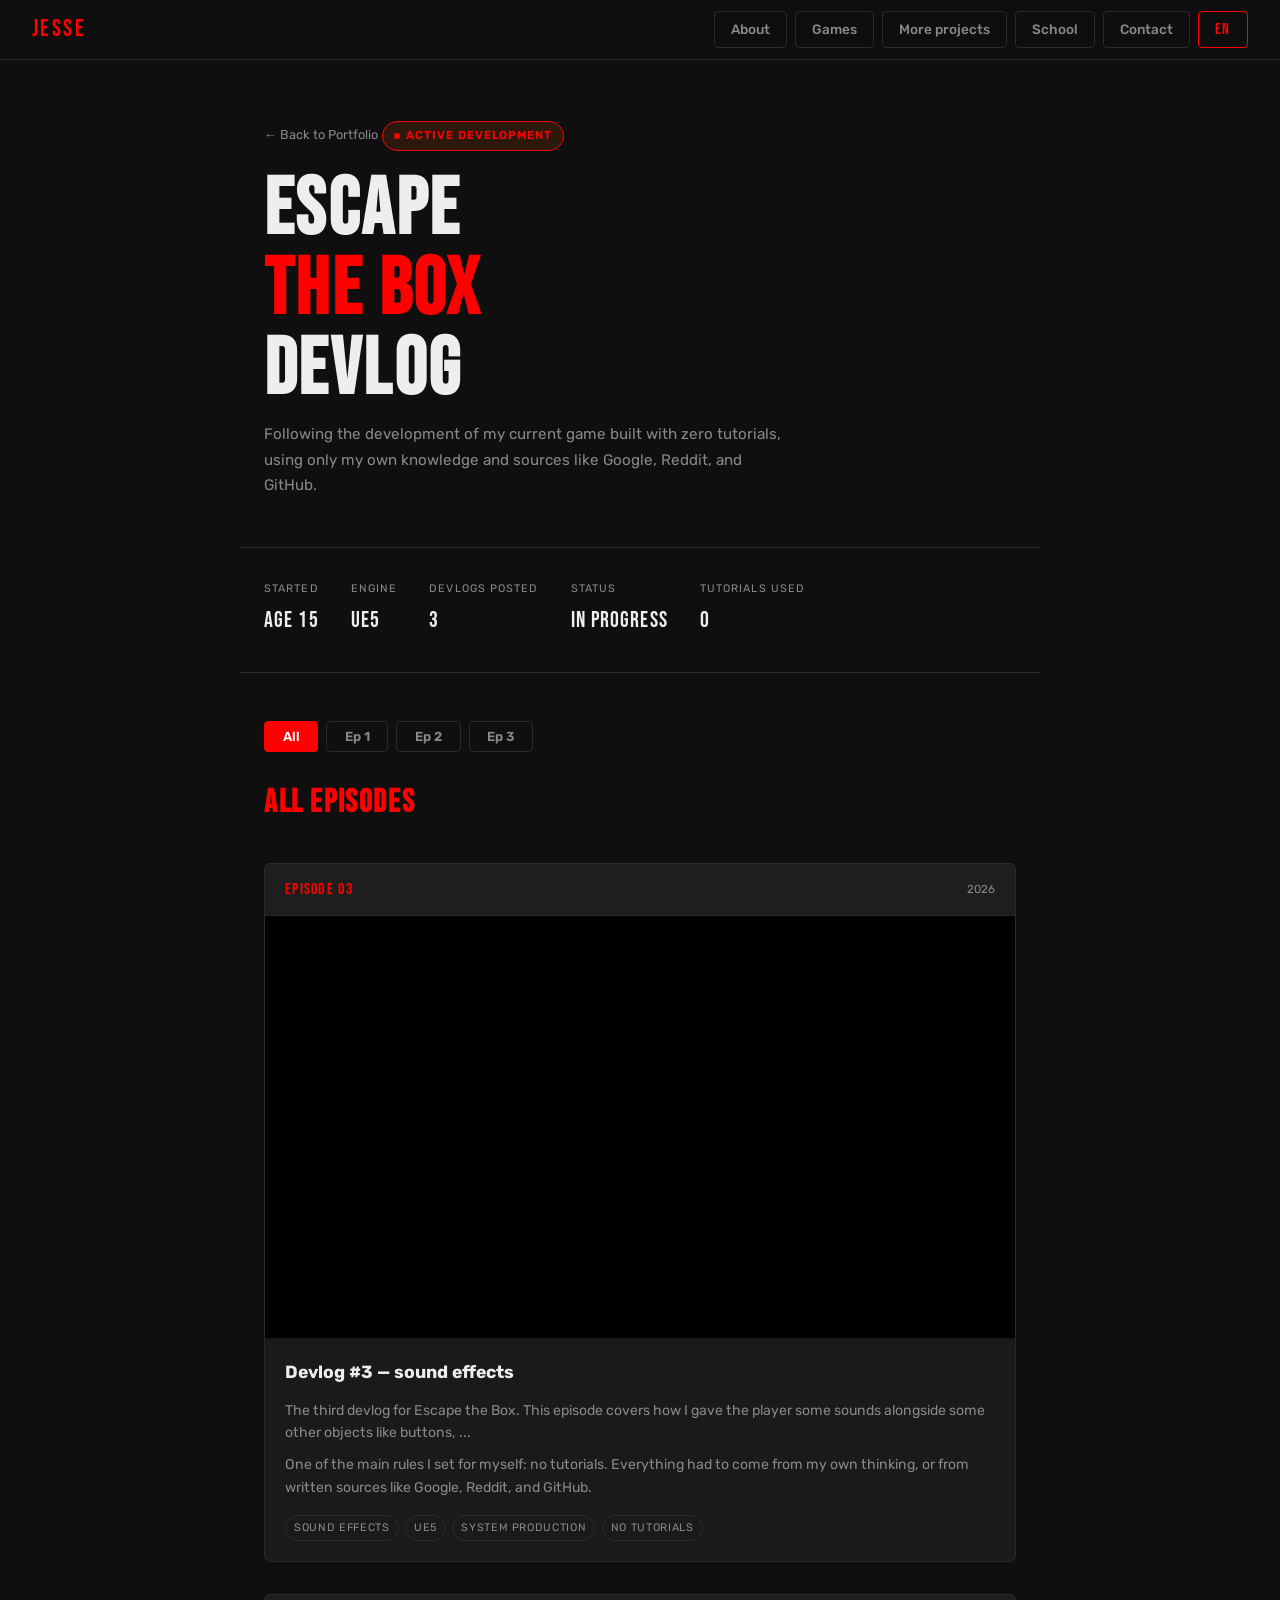
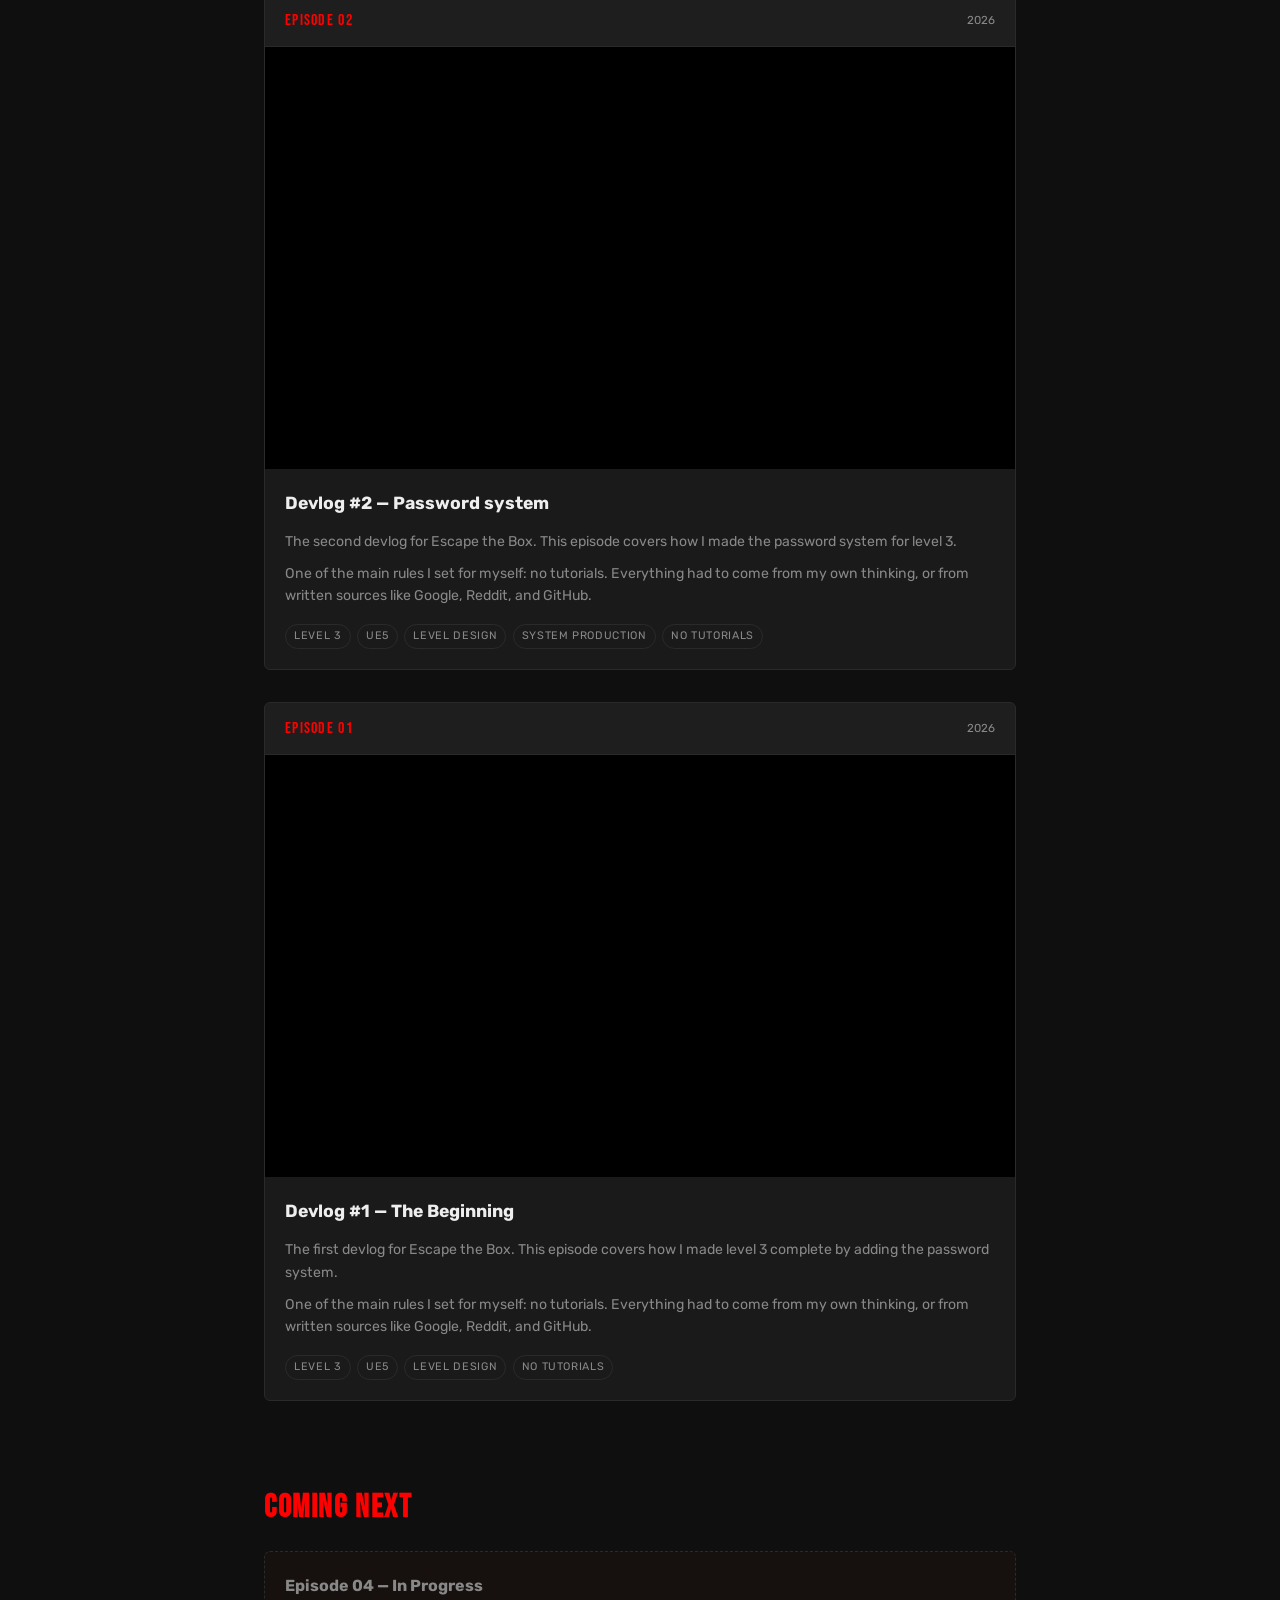
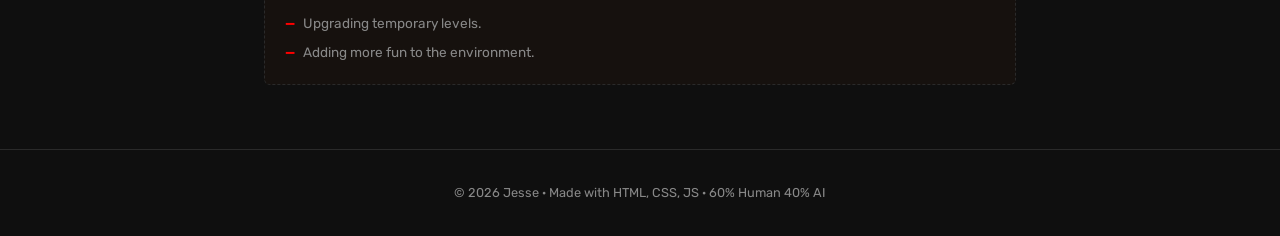
==== commit bfd6e6bc: "Add files via upload" ====
--- a/devlog.html
+++ b/devlog.html
@@ -1,234 +1,182 @@
-<!DOCTYPE html>
-<html lang="en">
-<head>
-  <meta charset="UTF-8" />
-  <meta name="viewport" content="width=device-width, initial-scale=1.0"/>
-  <title>Progress Escape the Box</title>
-  <link href="https://fonts.googleapis.com/css2?family=Bebas+Neue&family=Rubik:wght@300;400;500;700&display=swap" rel="stylesheet"/>
-  <link rel="stylesheet" href="devlog.css"/>
-  <link rel="stylesheet" href="styles.css"/>
-</head>
-<body>
-
-  <!-- ========== NAVBAR ========== -->
-  <!-- Same nav as index.html so it feels like one site -->
-  <nav>
-    <div class="logo">JESSE</div>
-    <div class="nav-links">
-      <a href="index.html#about">About</a>
-      <a href="index.html#games">Games</a>
-      <a href="index.html#more-projects">More Projects</a>
-      <a href="index.html#School">school</a>
-      <a href="index.html#contact">Contact</a>
-    </div>
-  </nav>
-
-  <!-- ========== PAGE HEADER ========== -->
-  <div class="devlog-header">
-    <!-- Back button to return to main portfolio -->
-    <a href="index.html" class="back-link">← Back to Portfolio</a>
-
-    <div class="live-badge">
-      <div class="live-dot"></div>
-      Active Development
-    </div>
-
-    <h1>Escape<br/><span>the Box</span><br/>Devlog</h1>
-    <p>
-      Following the development of my current game built with zero tutorials,
-      using only my own knowledge and sources like Google, Reddit, and GitHub.
-    </p>
-  </div>
-
-  <!-- ========== QUICK STATS ========== -->
-
-  <div class="devlog-stats">
-    <div class="devlog-stat">
-      <span class="label">Started</span>
-      <span class="value">Age 15</span>
-    </div>
-    <div class="devlog-stat">
-      <span class="label">Engine</span>
-      <span class="value">UE5</span>
-    </div>
-    <div class="devlog-stat">
-      <span class="label">Devlogs Posted</span>
-      <span class="value">3</span>
-    </div>
-    <div class="devlog-stat">
-      <span class="label">Status</span>
-      <span class="value">In Progress</span>
-    </div>
-    <div class="devlog-stat">
-      <span class="label">Tutorials Used</span>
-      <span class="value">0</span>
-    </div>
-  </div>
-
-  <!-- ========== DEVLOG ENTRIES ========== -->
-<div class="devlog-entries">
-
-  <!-- SEASON FILTER — add a new <button> for each season you make -->
-  <div class="season-filter">
-    <button class="season-btn active" onclick="filterSeason('all', this)">All</button>
-    <button class="season-btn" onclick="filterSeason('Ep-1', this)">Ep 1</button>
-    <button class="season-btn" onclick="filterSeason('Ep-2', this)">EP 2</button>
-    <button class="season-btn" onclick="filterSeason('Ep-3', this)">EP 3</button>
-    <!-- When you start season 2, add this:
-    <button class="season-btn" onclick="filterSeason('season-2', this)">Season 2</button>
-    -->
-  </div>
-
-  <h2>All Episodes</h2>
-
-
-
-        <!-- Devlog 3 -->
-
-    <article class="devlog-entry" data-season="Ep-3">
-
-      <!-- Episode number + date -->
-      <div class="entry-meta">
-        <span class="entry-ep">Episode 03</span>
-        <span class="entry-date">2026</span>
-      </div>
-
-      <!-- YouTube video embed -->
-      <!-- To update: go to YouTube → Share → Embed → copy the src URL -->
-      <div class="entry-video">
-        <iframe
-          src="https://youtu.be/mMlzuJ8HJsE"
-          title="How can adding sounds be so ... difficult?"
-          allowfullscreen>
-        </iframe>
-      </div>
-
-      <!-- Text description below the video -->
-      <div class="entry-body">
-        <h3>Devlog #3 — sound effects</h3>
-
-        <p>The third devlog for Escape the Box. This episode covers how I gave the player some sounds alongside some other objects like buttons, ...</p>
-
-        <p>One of the main rules I set for myself: no tutorials. Everything had to come from my own thinking, or from written sources like Google, Reddit, and GitHub.</p>
-
-        <!-- Tags — add or remove to show what topics the devlog covers -->
-        <div class="entry-tags">
-          <span class="entry-tag">sounds effects</span>
-          <span class="entry-tag">UE5</span>
-          <span class="entry-tag">system production</span>
-          <span class="entry-tag">No Tutorials</span>
-        </div>
-      </div>
-
-    </article>
-
-
-
-
-
-
-    <!-- Devlog 2 -->
-
-    <article class="devlog-entry" data-season="Ep-2">
-
-      <!-- Episode number + date -->
-      <div class="entry-meta">
-        <span class="entry-ep">Episode 02</span>
-        <span class="entry-date">2026</span>
-      </div>
-
-      <!-- YouTube video embed -->
-      <!-- To update: go to YouTube → Share → Embed → copy the src URL -->
-      <div class="entry-video">
-        <iframe
-          src="https://www.youtube.com/embed/SSkUHn35lZs?si=hI6qvlRAQTDhjT-e"
-          title="I Spent Hours Fixing This… Then It Crashed Devlog #2"
-          allowfullscreen>
-        </iframe>
-      </div>
-
-      <!-- Text description below the video -->
-      <div class="entry-body">
-        <h3>Devlog #2 — Password system</h3>
-
-        <p>The second devlog for Escape the Box. This episode covers how I made the password system for level 3.</p>
-
-        <p>One of the main rules I set for myself: no tutorials. Everything had to come from my own thinking, or from written sources like Google, Reddit, and GitHub.</p>
-
-        <!-- Tags — add or remove to show what topics the devlog covers -->
-        <div class="entry-tags">
-          <span class="entry-tag">Level 3</span>
-          <span class="entry-tag">UE5</span>
-          <span class="entry-tag">Level Design</span>
-          <span class="entry-tag">system production</span>
-          <span class="entry-tag">No Tutorials</span>
-        </div>
-      </div>
-
-    </article>
-
-
-    <!-- Devlog 1 -->
-
-
-    <article class="devlog-entry" data-season="Ep-1">
-
-      <!-- Episode number + date -->
-      <div class="entry-meta">
-        <span class="entry-ep">Episode 01</span>
-        <span class="entry-date">2026</span>
-      </div>
-
-      <!-- YouTube video embed -->
-      <!-- To update: go to YouTube → Share → Embed → copy the src URL -->
-      <div class="entry-video">
-        <iframe
-          src="https://www.youtube.com/embed/lwHLXcfj8Lc"
-          title="Escape the Box Devlog #1"
-          allowfullscreen>
-        </iframe>
-      </div>
-
-      <!-- Text description below the video -->
-      <div class="entry-body">
-        <h3>Devlog #1 — The Beginning</h3>
-
-        <p>The first devlog for Escape the Box. This episode covers how I made level 3 compleet by adding the password system.</p>
-
-        <p>One of the main rules I set for myself: no tutorials. Everything had to come from my own thinking, or from written sources like Google, Reddit, and GitHub.</p>
-
-        <!-- Tags — add or remove to show what topics the devlog covers -->
-        <div class="entry-tags">
-          <span class="entry-tag">Level 3</span>
-          <span class="entry-tag">UE5</span>
-          <span class="entry-tag">Level Design</span>
-          <span class="entry-tag">No Tutorials</span>
-        </div>
-      </div>
-
-    </article>
-
-  </div>
-
-  <!-- ========== UPCOMING ========== -->
-  <!-- Update this section whenever you know what's coming next -->
-  <div class="devlog-upcoming">
-    <h2>Coming Next</h2>
-    <div class="upcoming-card">
-      <h3>Episode 04 — In Progress</h3>
-      <!-- Update this list with what you plan to cover -->
-      <ul class="upcoming-list">
-        <li>upgrading tempurary levels.</li>
-        <li>adding more fun to the environment</li>
-
-      </ul>
-    </div>
-  </div>
-
-  <!-- ========== FOOTER ========== -->
-  <footer>
-    <p>© 2026 Jesse · Made with HTML, CSS, JS 70% Human 30% AI</p>
-  </footer>
-  <script src="function.JS"></script>
-</body>
-</html>+<!DOCTYPE html>
+<html lang="en">
+<head>
+  <meta charset="UTF-8" />
+  <meta name="viewport" content="width=device-width, initial-scale=1.0"/>
+  <title>Progress Escape the Box</title>
+  <link href="https://fonts.googleapis.com/css2?family=Bebas+Neue&family=Rubik:wght@300;400;500;700&display=swap" rel="stylesheet"/>
+  <link rel="stylesheet" href="devlog.css"/>
+  <link rel="stylesheet" href="styles.css"/>
+</head>
+<body>
+
+  <!-- ========== NAVBAR ========== -->
+  <nav>
+    <div class="logo">JESSE</div>
+    <div class="nav-links">
+      <a href="index.html#about"   data-i18n="nav_about">About</a>
+      <a href="index.html#games"   data-i18n="nav_games">Games</a>
+      <a href="index.html#more"    data-i18n="nav_more">More Projects</a>
+      <a href="index.html#school"  data-i18n="nav_school">School</a>
+      <a href="index.html#contact" data-i18n="nav_contact">Contact</a>
+
+      <button class="lang-btn" id="lang-toggle" aria-label="Switch language">
+        <span class="lang-label">EN</span>
+      </button>
+    </div>
+  </nav>
+
+  <!-- ========== PAGE HEADER ========== -->
+  <div class="devlog-header">
+    <a href="index.html" class="back-link" data-i18n="back_link">← Back to Portfolio</a>
+
+    <div class="live-badge">
+      <div class="live-dot"></div>
+      <span data-i18n="live_badge">Active Development</span>
+    </div>
+
+    <h1>Escape<br/><span>the Box</span><br/>Devlog</h1>
+    <p data-i18n="header_desc">
+      Following the development of my current game built with zero tutorials,
+      using only my own knowledge and sources like Google, Reddit, and GitHub.
+    </p>
+  </div>
+
+  <!-- ========== QUICK STATS ========== -->
+  <div class="devlog-stats">
+    <div class="devlog-stat">
+      <span class="label" data-i18n="stat_started">Started</span>
+      <span class="value" data-i18n="stat_started_val">Age 15</span>
+    </div>
+    <div class="devlog-stat">
+      <span class="label" data-i18n="stat_engine">Engine</span>
+      <span class="value">UE5</span>
+    </div>
+    <div class="devlog-stat">
+      <span class="label" data-i18n="stat_devlogs">Devlogs Posted</span>
+      <span class="value">3</span>
+    </div>
+    <div class="devlog-stat">
+      <span class="label" data-i18n="stat_status">Status</span>
+      <span class="value" data-i18n="stat_status_val">In Progress</span>
+    </div>
+    <div class="devlog-stat">
+      <span class="label" data-i18n="stat_tutorials">Tutorials Used</span>
+      <span class="value">0</span>
+    </div>
+  </div>
+
+  <!-- ========== DEVLOG ENTRIES ========== -->
+  <div class="devlog-entries">
+
+    <!-- SEASON FILTER -->
+    <div class="season-filter">
+      <button class="season-btn active" onclick="filterSeason('all', this)" data-i18n="filter_all">All</button>
+      <button class="season-btn" onclick="filterSeason('Ep-1', this)">Ep 1</button>
+      <button class="season-btn" onclick="filterSeason('Ep-2', this)">Ep 2</button>
+      <button class="season-btn" onclick="filterSeason('Ep-3', this)">Ep 3</button>
+    </div>
+
+    <h2 data-i18n="all_episodes">All Episodes</h2>
+
+    <!-- Devlog 3 -->
+    <article class="devlog-entry" data-season="Ep-3">
+      <div class="entry-meta">
+        <span class="entry-ep" data-i18n="ep3_label">Episode 03</span>
+        <span class="entry-date">2026</span>
+      </div>
+      <div class="entry-video">
+        <iframe
+          src="https://www.youtube.com/embed/mMlzuJ8HJsE?si=1f0RAoYwl9DoXom-"
+          title="How can adding sounds be so ... difficult?"
+          allowfullscreen>
+        </iframe>
+      </div>
+      <div class="entry-body">
+        <h3 data-i18n="ep3_title">Devlog #3 — sound effects</h3>
+        <p data-i18n="ep3_p1">The third devlog for Escape the Box. This episode covers how I gave the player some sounds alongside some other objects like buttons, ...</p>
+        <p data-i18n="ep_rule">One of the main rules I set for myself: no tutorials. Everything had to come from my own thinking, or from written sources like Google, Reddit, and GitHub.</p>
+        <div class="entry-tags">
+          <span class="entry-tag" data-i18n="tag_sounds">sound effects</span>
+          <span class="entry-tag">UE5</span>
+          <span class="entry-tag" data-i18n="tag_sysprod">system production</span>
+          <span class="entry-tag" data-i18n="tag_notut">No Tutorials</span>
+        </div>
+      </div>
+    </article>
+
+    <!-- Devlog 2 -->
+    <article class="devlog-entry" data-season="Ep-2">
+      <div class="entry-meta">
+        <span class="entry-ep" data-i18n="ep2_label">Episode 02</span>
+        <span class="entry-date">2026</span>
+      </div>
+      <div class="entry-video">
+        <iframe
+          src="https://www.youtube.com/embed/SSkUHn35lZs?si=hI6qvlRAQTDhjT-e"
+          title="I Spent Hours Fixing This… Then It Crashed Devlog #2"
+          allowfullscreen>
+        </iframe>
+      </div>
+      <div class="entry-body">
+        <h3 data-i18n="ep2_title">Devlog #2 — Password system</h3>
+        <p data-i18n="ep2_p1">The second devlog for Escape the Box. This episode covers how I made the password system for level 3.</p>
+        <p data-i18n="ep_rule">One of the main rules I set for myself: no tutorials. Everything had to come from my own thinking, or from written sources like Google, Reddit, and GitHub.</p>
+        <div class="entry-tags">
+          <span class="entry-tag" data-i18n="tag_lvl3">Level 3</span>
+          <span class="entry-tag">UE5</span>
+          <span class="entry-tag" data-i18n="tag_lvldesign">Level Design</span>
+          <span class="entry-tag" data-i18n="tag_sysprod">system production</span>
+          <span class="entry-tag" data-i18n="tag_notut">No Tutorials</span>
+        </div>
+      </div>
+    </article>
+
+    <!-- Devlog 1 -->
+    <article class="devlog-entry" data-season="Ep-1">
+      <div class="entry-meta">
+        <span class="entry-ep" data-i18n="ep1_label">Episode 01</span>
+        <span class="entry-date">2026</span>
+      </div>
+      <div class="entry-video">
+        <iframe
+          src="https://www.youtube.com/embed/lwHLXcfj8Lc"
+          title="Escape the Box Devlog #1"
+          allowfullscreen>
+        </iframe>
+      </div>
+      <div class="entry-body">
+        <h3 data-i18n="ep1_title">Devlog #1 — The Beginning</h3>
+        <p data-i18n="ep1_p1">The first devlog for Escape the Box. This episode covers how I made level 3 complete by adding the password system.</p>
+        <p data-i18n="ep_rule">One of the main rules I set for myself: no tutorials. Everything had to come from my own thinking, or from written sources like Google, Reddit, and GitHub.</p>
+        <div class="entry-tags">
+          <span class="entry-tag" data-i18n="tag_lvl3">Level 3</span>
+          <span class="entry-tag">UE5</span>
+          <span class="entry-tag" data-i18n="tag_lvldesign">Level Design</span>
+          <span class="entry-tag" data-i18n="tag_notut">No Tutorials</span>
+        </div>
+      </div>
+    </article>
+
+  </div>
+
+  <!-- ========== UPCOMING ========== -->
+  <div class="devlog-upcoming">
+    <h2 data-i18n="upcoming_title">Coming Next</h2>
+    <div class="upcoming-card">
+      <h3 data-i18n="upcoming_ep">Episode 04 — In Progress</h3>
+      <ul class="upcoming-list">
+        <li data-i18n="upcoming_li1">Upgrading temporary levels.</li>
+        <li data-i18n="upcoming_li2">Adding more fun to the environment.</li>
+      </ul>
+    </div>
+  </div>
+
+  <!-- ========== FOOTER ========== -->
+  <footer>
+    <p>© 2026 Jesse · Made with HTML, CSS, JS · 60% Human 40% AI</p>
+  </footer>
+
+  <script src="function.JS"></script>
+</body>
+</html>
--- a/styles.css
+++ b/styles.css
@@ -475,4 +475,159 @@
 @keyframes sweepOut {
   from { left: 0%; }
   to   { left: 100%; }  /* exits off screen to the right */
-}+}
+/* =============================================
+   LANGUAGE SWITCHER BUTTON
+   ============================================= */
+.lang-btn {
+  font-family: 'Bebas Neue', sans-serif;
+  font-size: 1rem;
+  letter-spacing: 0.1em;
+  padding: 0.4rem 1rem;
+  border: 1px solid var(--accent);
+  border-radius: 4px;
+  background: transparent;
+  color: var(--accent);
+  cursor: pointer;
+  transition: 0.2s;
+  display: flex;
+  align-items: center;
+  gap: 0.3rem;
+}
+
+.lang-btn:hover {
+  background: var(--accent);
+  color: #fff;
+}
+
+/* =============================================
+   TIMELINE SECTION
+   ============================================= */
+#timeline { border-top: 1px solid var(--border); }
+
+.timeline {
+  position: relative;
+  padding-left: 2.5rem;
+}
+
+/* The vertical spine */
+.timeline::before {
+  content: '';
+  position: absolute;
+  left: 0.6rem;
+  top: 0;
+  bottom: 0;
+  width: 2px;
+  background: var(--border);
+  border-radius: 1px;
+}
+
+.tl-item {
+  position: relative;
+  display: flex;
+  align-items: flex-start;
+  gap: 1rem;
+  margin-bottom: 1.75rem;
+}
+
+/* Circle dot on the spine */
+.tl-dot {
+  position: absolute;
+  left: -2rem;
+  top: 1rem;
+  width: 12px;
+  height: 12px;
+  border-radius: 50%;
+  background: var(--border);
+  border: 2px solid var(--bg);
+  flex-shrink: 0;
+  transition: 0.2s;
+}
+
+.tl-item.tl-milestone .tl-dot {
+  background: var(--accent);
+  width: 14px;
+  height: 14px;
+  left: -2.1rem;
+}
+
+.tl-item.tl-active .tl-dot {
+  background: var(--accent);
+  width: 16px;
+  height: 16px;
+  left: -2.15rem;
+  box-shadow: 0 0 0 4px rgba(255, 92, 0, 0.15);
+}
+
+/* Age label */
+.tl-age {
+  font-family: 'Bebas Neue', sans-serif;
+  font-size: 1rem;
+  letter-spacing: 0.06em;
+  color: var(--muted);
+  min-width: 60px;
+  padding-top: 0.85rem;
+  flex-shrink: 0;
+}
+
+/* Card */
+.tl-card {
+  flex: 1;
+  background: var(--bg2);
+  border: 1px solid var(--border);
+  border-radius: 6px;
+  padding: 1rem 1.25rem;
+  display: flex;
+  gap: 0.75rem;
+  align-items: flex-start;
+  transition: 0.2s;
+}
+
+.tl-item:hover .tl-card {
+  border-color: var(--accent);
+}
+
+.tl-item.tl-active .tl-card {
+  border-color: var(--accent);
+  background: rgba(255, 92, 0, 0.04);
+}
+
+.tl-icon {
+  font-size: 1.5rem;
+  flex-shrink: 0;
+  line-height: 1;
+  padding-top: 0.1rem;
+}
+
+.tl-body h3 {
+  font-size: 0.95rem;
+  font-weight: 700;
+  margin-bottom: 0.3rem;
+  display: flex;
+  align-items: center;
+  gap: 0.5rem;
+  flex-wrap: wrap;
+}
+
+.tl-body p {
+  font-size: 0.83rem;
+  color: var(--muted);
+  line-height: 1.55;
+}
+
+.tl-badge {
+  font-size: 0.65rem;
+  font-weight: 600;
+  text-transform: uppercase;
+  letter-spacing: 0.08em;
+  background: rgba(255, 92, 0, 0.12);
+  color: var(--accent);
+  border: 1px solid var(--accent);
+  padding: 0.1rem 0.55rem;
+  border-radius: 99px;
+}
+
+@media (max-width: 600px) {
+  .tl-age { font-size: 0.82rem; min-width: 44px; }
+  .tl-card { padding: 0.75rem 1rem; }
+}
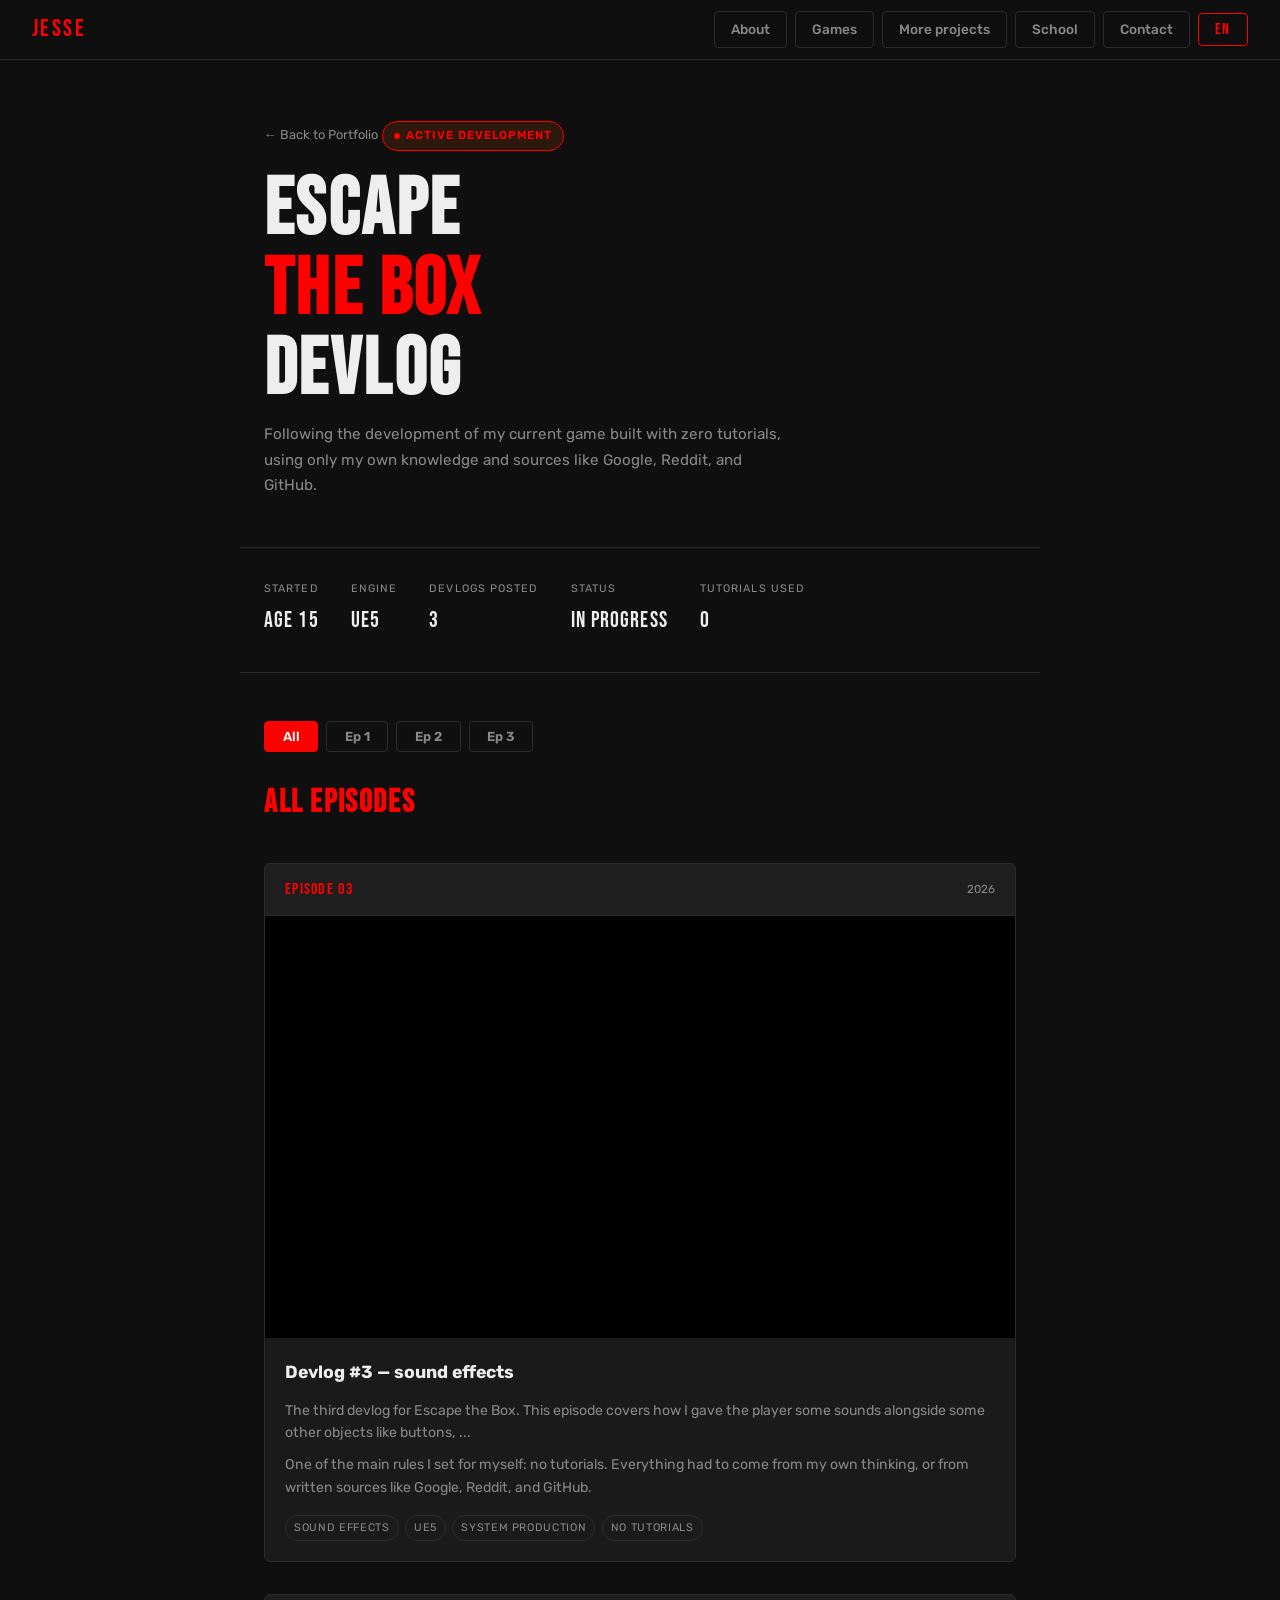
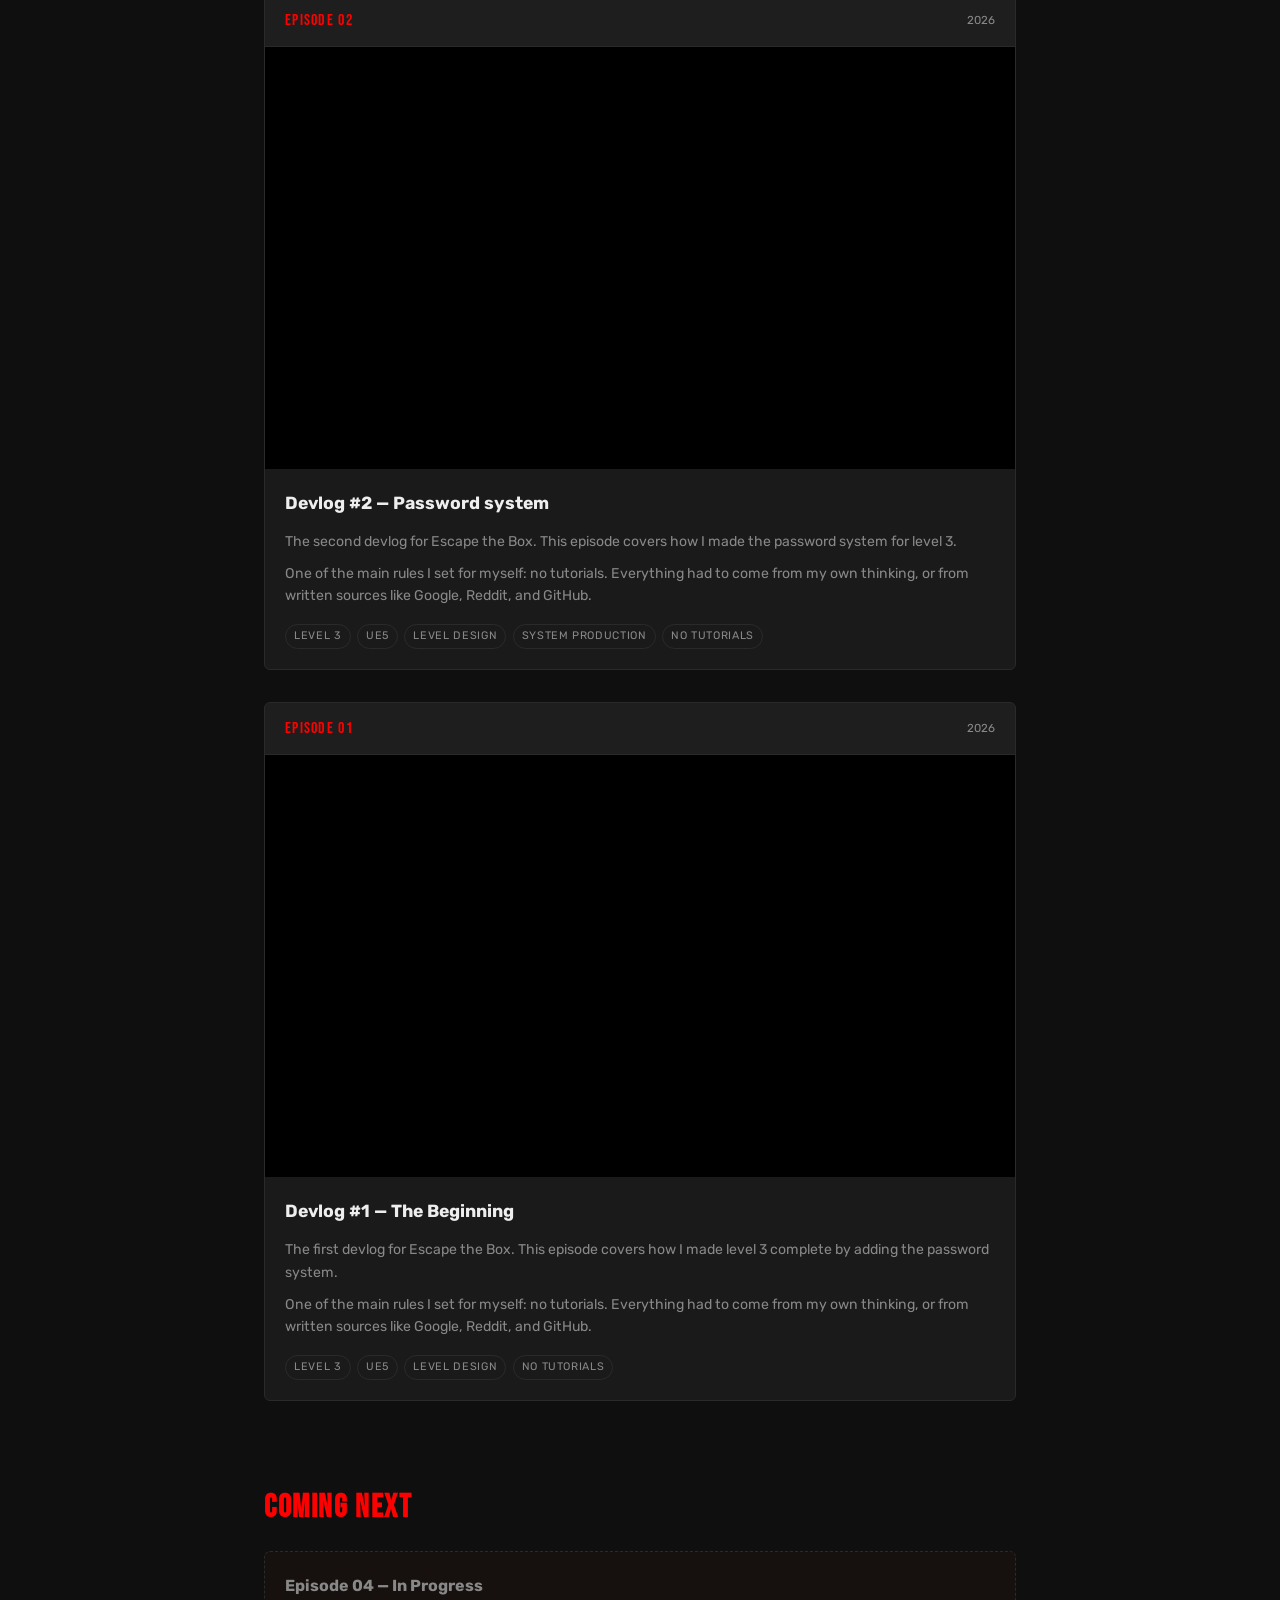
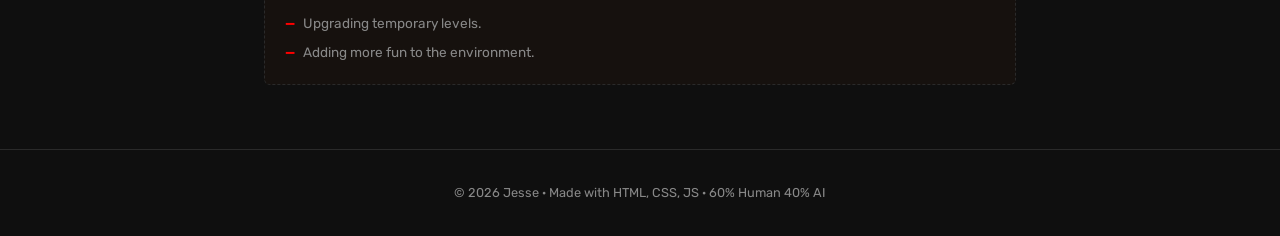
==== commit cbff8c93: "Add files via upload" ====
--- a/devlog.html
+++ b/devlog.html
@@ -13,16 +13,20 @@
   <!-- ========== NAVBAR ========== -->
   <nav>
     <div class="logo">JESSE</div>
+    <div class="nav-right" style="display:flex;align-items:center;gap:0.5rem">
+      <button class="hamburger" id="hamburger" aria-label="Open menu" style="display:none">
+        <span></span><span></span><span></span>
+      </button>
+      <button class="lang-btn" id="lang-toggle" aria-label="Switch language">
+        <span class="lang-label">EN</span>
+      </button>
+    </div>
     <div class="nav-links">
       <a href="index.html#about"   data-i18n="nav_about">About</a>
       <a href="index.html#games"   data-i18n="nav_games">Games</a>
       <a href="index.html#more"    data-i18n="nav_more">More Projects</a>
       <a href="index.html#school"  data-i18n="nav_school">School</a>
       <a href="index.html#contact" data-i18n="nav_contact">Contact</a>
-
-      <button class="lang-btn" id="lang-toggle" aria-label="Switch language">
-        <span class="lang-label">EN</span>
-      </button>
     </div>
   </nav>
 
--- a/styles.css
+++ b/styles.css
@@ -36,6 +36,24 @@
   border-bottom: 1px solid var(--border);
   backdrop-filter: blur(8px); /* frosted glass effect */
 }
+
+/* On desktop the lang button lives inside .nav-right,
+   which sits between the logo and the nav links.
+   We push the links to the right with margin-left: auto. */
+.nav-right {
+  order: 3; /* lang + hamburger always on the right */
+}
+
+.nav-links {
+  order: 2;
+  display: flex;
+  gap: 0.5rem;
+  margin-left: auto;
+  margin-right: 0.5rem;
+}
+
+/* Hamburger is always hidden on desktop */
+.hamburger { display: none !important; }
 
 .logo {
   font-family: 'Bebas Neue', sans-serif;
@@ -432,11 +450,155 @@
 }
 
 /* =============================================
-   MOBILE (screens smaller than 600px)
+   MOBILE — full responsive overhaul
    ============================================= */
 @media (max-width: 600px) {
-  .nav-links a { font-size: 0.75rem; padding: 0.35rem 0.7rem; }
-  .games-grid  { grid-template-columns: 1fr; } /* single column on mobile */
+
+  /* ---- NAVBAR ---- */
+  nav {
+    flex-wrap: wrap;
+    height: auto;
+    padding: 0.6rem 1rem;
+    gap: 0.5rem;
+    align-items: center;
+    justify-content: space-between;
+  }
+
+  /* Override the desktop hamburger:none rule */
+  .hamburger { display: flex !important; }
+
+  /* nav-right stays on the right beside the logo */
+  .nav-right { order: 2; margin-left: auto; }
+
+  /* Link list drops below logo + nav-right row */
+  .nav-links {
+    display: none;
+    flex-direction: column;
+    width: 100%;
+    gap: 0.4rem;
+    padding-bottom: 0.5rem;
+    order: 3;
+    margin-left: 0;
+    margin-right: 0;
+  }
+  .nav-links.open { display: flex; }
+
+  .nav-links a {
+    font-size: 0.85rem;
+    padding: 0.5rem 0.9rem;
+    width: 100%;
+    text-align: left;
+  }
+
+  .lang-btn {
+    font-size: 0.85rem;
+    padding: 0.35rem 0.7rem;
+  }
+
+  /* Hamburger — only exists on mobile via JS injection */
+  .hamburger {
+    display: flex;
+    flex-direction: column;
+    justify-content: center;
+    gap: 5px;
+    width: 34px;
+    height: 34px;
+    background: none;
+    border: 1px solid var(--border);
+    border-radius: 4px;
+    cursor: pointer;
+    padding: 6px;
+    flex-shrink: 0;
+  }
+  .hamburger span {
+    display: block;
+    height: 2px;
+    background: var(--text);
+    border-radius: 2px;
+    transition: 0.2s;
+  }
+
+  /* ---- HERO ---- */
+  #hero { padding-top: 100px; }
+
+  /* ---- SECTIONS ---- */
+  section { padding: 3.5rem 1rem; }
+  section h2 { font-size: 2.2rem; }
+
+  /* ---- GRID ---- */
+  .games-grid { grid-template-columns: 1fr; }
+
+  /* ---- FLIP CARDS ----
+     3D CSS flip with auto-height is unreliable on mobile.
+     Switch to a tap-to-reveal approach instead.           */
+  .flip-card {
+    height: auto !important;
+    min-height: 0;
+    perspective: none;
+  }
+
+  .flip-inner {
+    position: static;
+    transform: none !important;
+    transition: none;
+    transform-style: flat;
+  }
+
+  .flip-front,
+  .flip-back {
+    position: static;
+    transform: none;
+    backface-visibility: visible;
+    width: 100%;
+    height: auto;
+  }
+
+  .flip-back {
+    display: none;
+    border-top: 1px solid var(--accent);
+    border-radius: 0 0 6px 6px;
+    overflow-y: visible;
+  }
+
+  .flip-front { border-radius: 6px; }
+
+  .flip-card.flipped .flip-front {
+    border-radius: 6px 6px 0 0;
+    border-bottom-color: transparent;
+  }
+
+  .flip-card.flipped .flip-back { display: flex; }
+
+  /* "tap" label replaces "click" */
+  .flip-hint { visibility: hidden; position: relative; }
+  .flip-hint::after {
+    content: 'tap to learn more →';
+    visibility: visible;
+    position: absolute;
+    left: 0;
+    font-size: 0.65rem;
+    letter-spacing: 0.06em;
+    text-transform: uppercase;
+    color: var(--muted);
+  }
+
+  /* ---- TIMELINE ---- */
+  .tl-age   { min-width: 36px; font-size: 0.72rem; }
+  .tl-card  { padding: 0.7rem; gap: 0.4rem; }
+  .tl-icon  { font-size: 1.1rem; }
+
+  /* ---- CONTACT ---- */
+  .contact-links { flex-direction: column; }
+  .contact-links .btn {
+    text-align: center;
+    word-break: break-all;
+    font-size: 0.8rem;
+    padding: 0.6rem 1rem;
+  }
+
+  /* ---- DEVLOG ---- */
+  .devlog-stats   { gap: 1rem; }
+  .devlog-header  { padding-top: 90px; }
 }
 
 
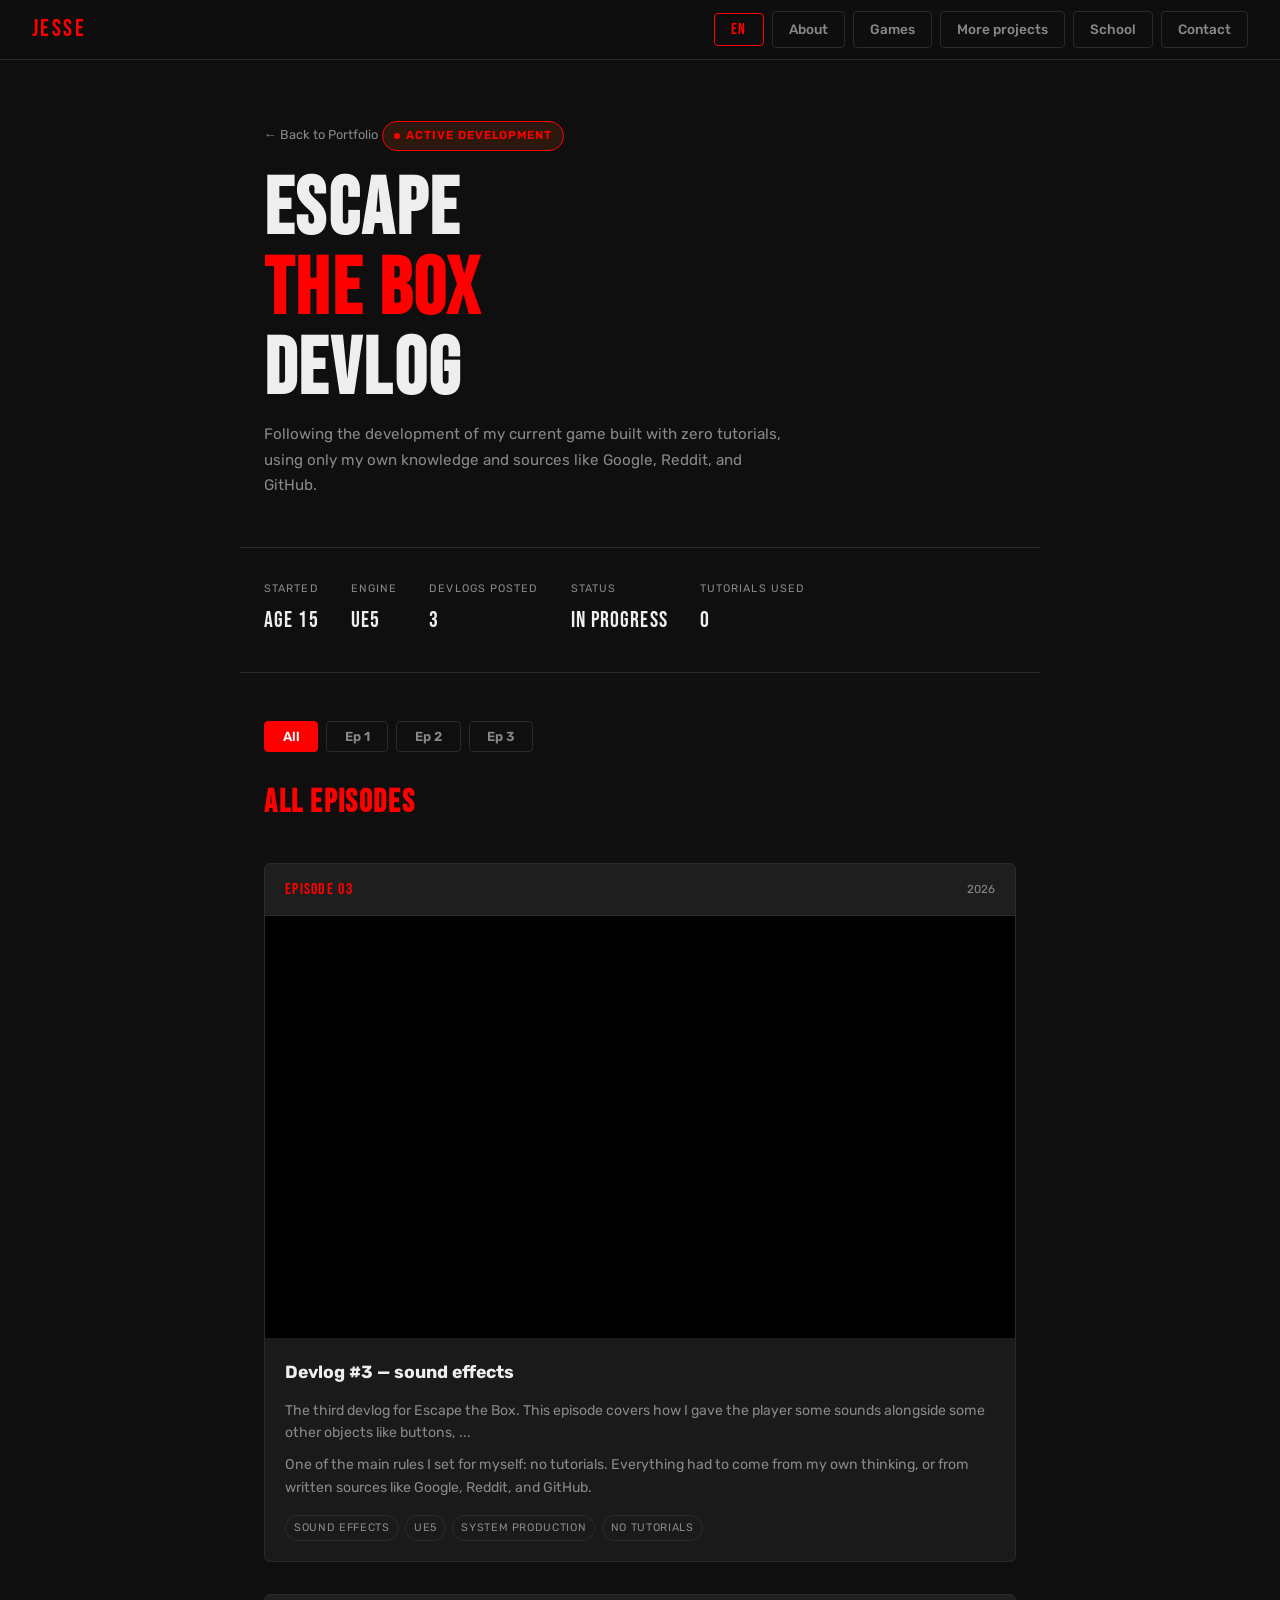
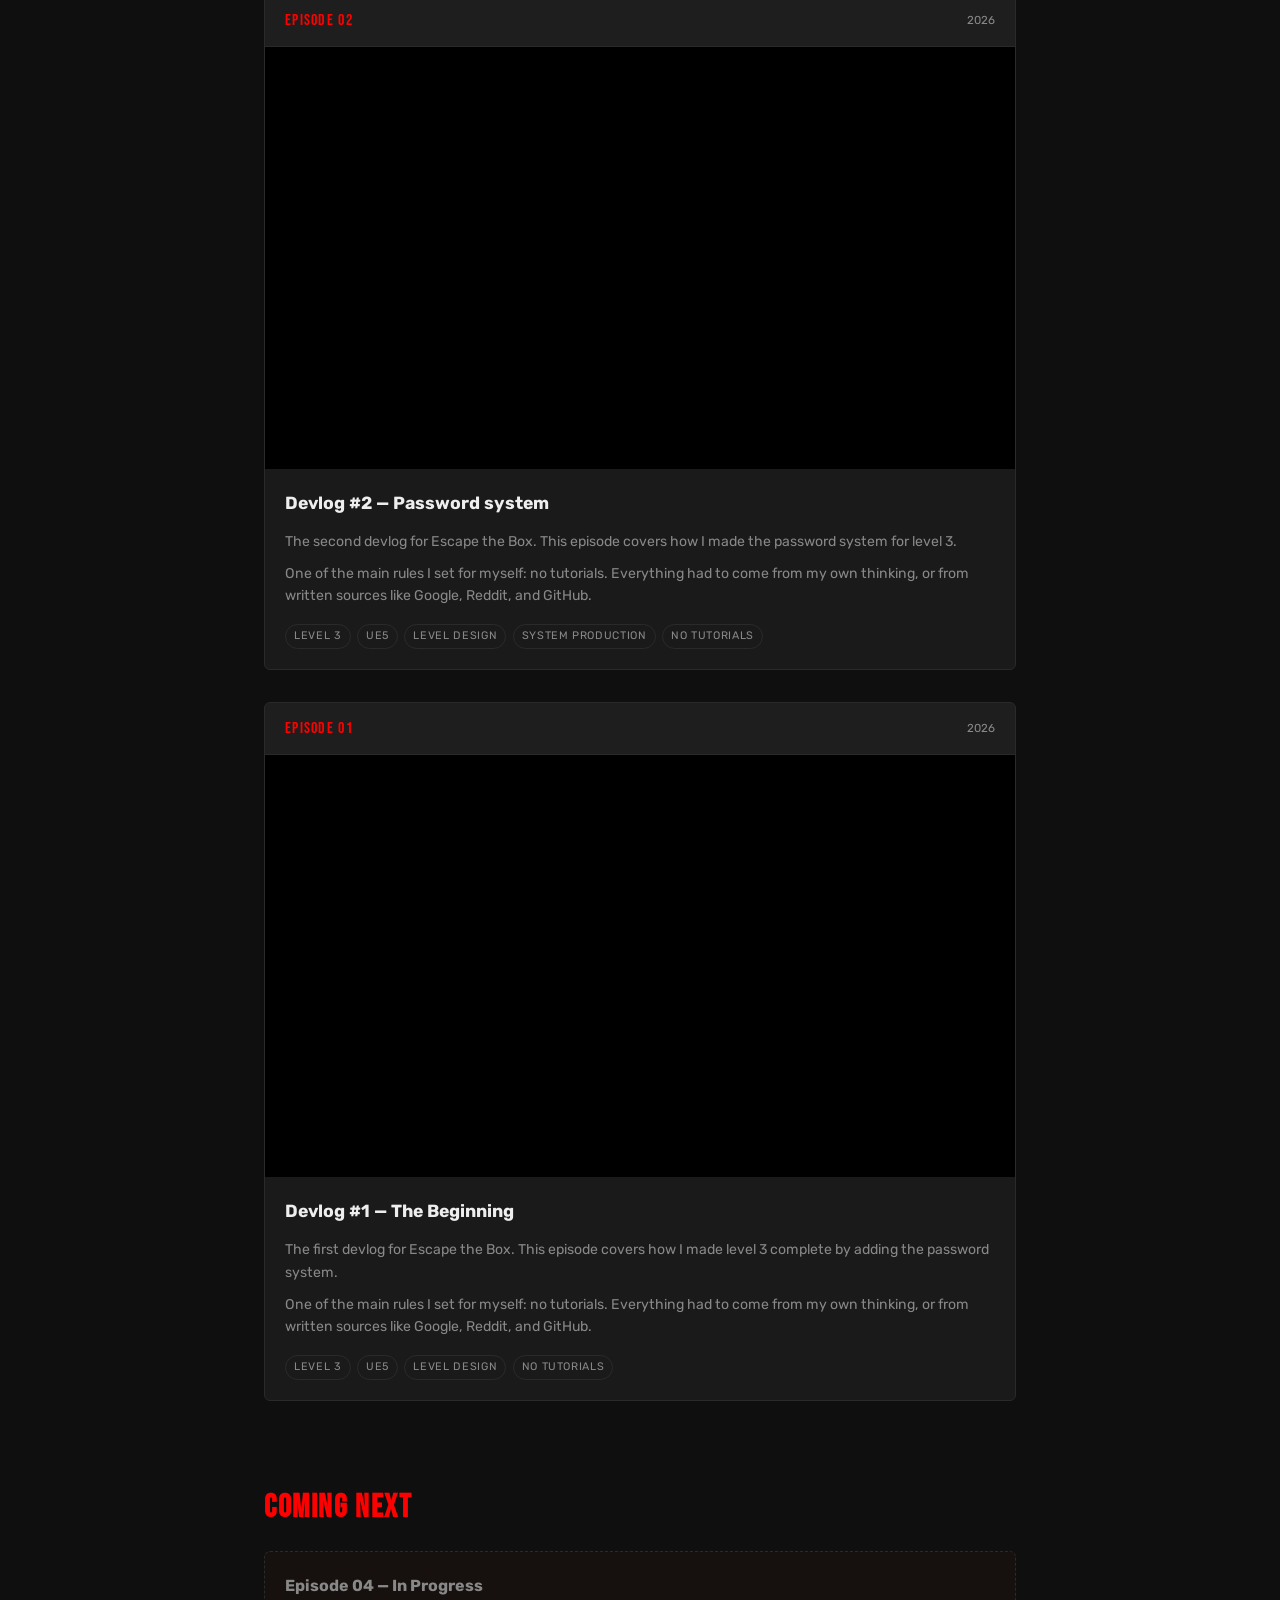
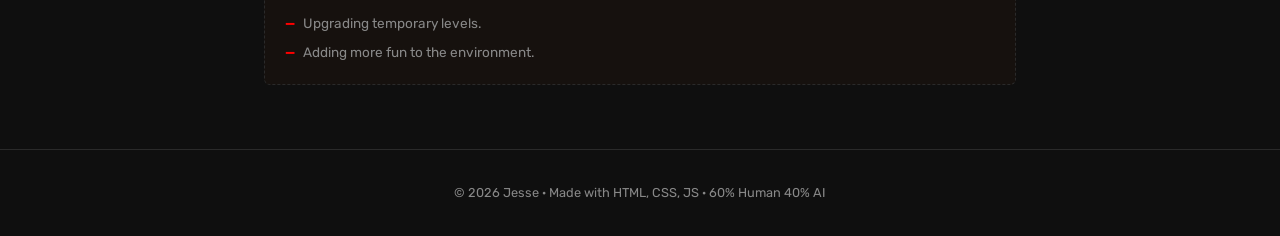
==== commit 23297f55: "Add files via upload" ====
--- a/devlog.html
+++ b/devlog.html
@@ -13,8 +13,8 @@
   <!-- ========== NAVBAR ========== -->
   <nav>
     <div class="logo">JESSE</div>
-    <div class="nav-right" style="display:flex;align-items:center;gap:0.5rem">
-      <button class="hamburger" id="hamburger" aria-label="Open menu" style="display:none">
+    <div class="nav-right" style="display:flex;align-items:center;gap:0.5rem;margin-left:auto">
+      <button class="hamburger" id="hamburger" aria-label="Open menu">
         <span></span><span></span><span></span>
       </button>
       <button class="lang-btn" id="lang-toggle" aria-label="Switch language">
--- a/styles.css
+++ b/styles.css
@@ -24,36 +24,18 @@
    NAVBAR
    ============================================= */
 nav {
-  position: fixed; /* sticks to top while scrolling */
+  position: fixed;
   top: 0; left: 0; right: 0;
   z-index: 100;
   display: flex;
   align-items: center;
-  justify-content: space-between;
+  gap: 0.5rem;
   padding: 0 2rem;
   height: 60px;
   background: rgba(15,15,15,0.92);
   border-bottom: 1px solid var(--border);
-  backdrop-filter: blur(8px); /* frosted glass effect */
-}
-
-/* On desktop the lang button lives inside .nav-right,
-   which sits between the logo and the nav links.
-   We push the links to the right with margin-left: auto. */
-.nav-right {
-  order: 3; /* lang + hamburger always on the right */
-}
-
-.nav-links {
-  order: 2;
-  display: flex;
-  gap: 0.5rem;
-  margin-left: auto;
-  margin-right: 0.5rem;
-}
-
-/* Hamburger is always hidden on desktop */
-.hamburger { display: none !important; }
+  backdrop-filter: blur(8px);
+}
 
 .logo {
   font-family: 'Bebas Neue', sans-serif;
@@ -62,7 +44,10 @@
   color: var(--accent);
 }
 
-.nav-links { display: flex; gap: 0.5rem; }
+/* Nav links pushed right; nav-right (lang+hamburger) stays last */
+.nav-links { display: flex; gap: 0.5rem; }         /* remove margin-left: auto */
+.nav-right { display: flex; align-items: center; gap: 0.5rem; margin-left: auto; }
+
 
 /* Each nav link is a small button */
 .nav-links a {
@@ -450,36 +435,61 @@
 }
 
 /* =============================================
-   MOBILE — full responsive overhaul
+   HAMBURGER BUTTON — hidden on desktop
+   ============================================= */
+.hamburger {
+  display: none; /* JS shows it on mobile via style.display */
+  flex-direction: column;
+  justify-content: center;
+  gap: 5px;
+  width: 34px;
+  height: 34px;
+  background: none;
+  border: 1px solid var(--border);
+  border-radius: 4px;
+  cursor: pointer;
+  padding: 6px;
+  flex-shrink: 0;
+}
+.hamburger span {
+  display: block;
+  height: 2px;
+  background: var(--text);
+  border-radius: 2px;
+}
+
+/* =============================================
+   MOBILE — all fixes for screens <= 600px
    ============================================= */
 @media (max-width: 600px) {
 
-  /* ---- NAVBAR ---- */
+  /* --- NAVBAR --- */
   nav {
     flex-wrap: wrap;
     height: auto;
     padding: 0.6rem 1rem;
+    justify-content: space-between;
+    align-items: center;
+    gap: 0.4rem;
+  }
+
+  /* Right side: hamburger + lang button */
+  .nav-right {
+    display: flex;
+    align-items: center;
     gap: 0.5rem;
-    align-items: center;
-    justify-content: space-between;
-  }
-
-  /* Override the desktop hamburger:none rule */
-  .hamburger { display: flex !important; }
-
-  /* nav-right stays on the right beside the logo */
-  .nav-right { order: 2; margin-left: auto; }
-
-  /* Link list drops below logo + nav-right row */
+  }
+
+  .hamburger { display: flex; }
+
+  /* Link list hidden until hamburger is tapped */
   .nav-links {
     display: none;
     flex-direction: column;
     width: 100%;
     gap: 0.4rem;
-    padding-bottom: 0.5rem;
+    padding-bottom: 0.4rem;
     order: 3;
-    margin-left: 0;
-    margin-right: 0;
   }
   .nav-links.open { display: flex; }
 
@@ -487,7 +497,6 @@
     font-size: 0.85rem;
     padding: 0.5rem 0.9rem;
     width: 100%;
-    text-align: left;
   }
 
   .lang-btn {
@@ -495,55 +504,30 @@
     padding: 0.35rem 0.7rem;
   }
 
-  /* Hamburger — only exists on mobile via JS injection */
-  .hamburger {
-    display: flex;
-    flex-direction: column;
-    justify-content: center;
-    gap: 5px;
-    width: 34px;
-    height: 34px;
-    background: none;
-    border: 1px solid var(--border);
-    border-radius: 4px;
-    cursor: pointer;
-    padding: 6px;
-    flex-shrink: 0;
-  }
-  .hamburger span {
-    display: block;
-    height: 2px;
-    background: var(--text);
-    border-radius: 2px;
-    transition: 0.2s;
-  }
-
-  /* ---- HERO ---- */
+  /* --- HERO --- */
   #hero { padding-top: 100px; }
 
-  /* ---- SECTIONS ---- */
+  /* --- SECTIONS --- */
   section { padding: 3.5rem 1rem; }
   section h2 { font-size: 2.2rem; }
 
-  /* ---- GRID ---- */
+  /* --- GRID: single column --- */
   .games-grid { grid-template-columns: 1fr; }
 
-  /* ---- FLIP CARDS ----
-     3D CSS flip with auto-height is unreliable on mobile.
-     Switch to a tap-to-reveal approach instead.           */
+  /* --- FLIP CARDS ---
+     3D CSS flip breaks at auto height on mobile.
+     Replace with tap-to-reveal: front stays, back
+     appears below it when .flipped is added.       */
   .flip-card {
     height: auto !important;
-    min-height: 0;
     perspective: none;
   }
-
   .flip-inner {
     position: static;
     transform: none !important;
     transition: none;
     transform-style: flat;
   }
-
   .flip-front,
   .flip-back {
     position: static;
@@ -552,42 +536,39 @@
     width: 100%;
     height: auto;
   }
-
   .flip-back {
     display: none;
     border-top: 1px solid var(--accent);
     border-radius: 0 0 6px 6px;
     overflow-y: visible;
   }
-
-  .flip-front { border-radius: 6px; }
-
+  .flip-front {
+    border-radius: 6px;
+  }
   .flip-card.flipped .flip-front {
     border-radius: 6px 6px 0 0;
     border-bottom-color: transparent;
   }
-
-  .flip-card.flipped .flip-back { display: flex; }
-
-  /* "tap" label replaces "click" */
-  .flip-hint { visibility: hidden; position: relative; }
+  .flip-card.flipped .flip-back {
+    display: flex;
+  }
+
+  /* Change "click" hint to "tap" */
+  .flip-hint { font-size: 0; }
   .flip-hint::after {
     content: 'tap to learn more →';
-    visibility: visible;
-    position: absolute;
-    left: 0;
     font-size: 0.65rem;
     letter-spacing: 0.06em;
     text-transform: uppercase;
     color: var(--muted);
   }
 
-  /* ---- TIMELINE ---- */
-  .tl-age   { min-width: 36px; font-size: 0.72rem; }
-  .tl-card  { padding: 0.7rem; gap: 0.4rem; }
-  .tl-icon  { font-size: 1.1rem; }
-
-  /* ---- CONTACT ---- */
+  /* --- TIMELINE --- */
+  .tl-age  { min-width: 36px; font-size: 0.72rem; }
+  .tl-card { padding: 0.7rem; gap: 0.4rem; }
+  .tl-icon { font-size: 1.1rem; }
+
+  /* --- CONTACT --- */
   .contact-links { flex-direction: column; }
   .contact-links .btn {
     text-align: center;
@@ -596,9 +577,9 @@
     padding: 0.6rem 1rem;
   }
 
-  /* ---- DEVLOG ---- */
-  .devlog-stats   { gap: 1rem; }
-  .devlog-header  { padding-top: 90px; }
+  /* --- DEVLOG --- */
+  .devlog-stats  { gap: 1rem; }
+  .devlog-header { padding-top: 90px; }
 }
 
 
@@ -637,159 +618,159 @@
 @keyframes sweepOut {
   from { left: 0%; }
   to   { left: 100%; }  /* exits off screen to the right */
-}
-/* =============================================
-   LANGUAGE SWITCHER BUTTON
-   ============================================= */
-.lang-btn {
-  font-family: 'Bebas Neue', sans-serif;
-  font-size: 1rem;
-  letter-spacing: 0.1em;
-  padding: 0.4rem 1rem;
-  border: 1px solid var(--accent);
-  border-radius: 4px;
-  background: transparent;
-  color: var(--accent);
-  cursor: pointer;
-  transition: 0.2s;
-  display: flex;
-  align-items: center;
-  gap: 0.3rem;
-}
-
-.lang-btn:hover {
-  background: var(--accent);
-  color: #fff;
-}
-
-/* =============================================
-   TIMELINE SECTION
-   ============================================= */
-#timeline { border-top: 1px solid var(--border); }
-
-.timeline {
-  position: relative;
-  padding-left: 2.5rem;
-}
-
-/* The vertical spine */
-.timeline::before {
-  content: '';
-  position: absolute;
-  left: 0.6rem;
-  top: 0;
-  bottom: 0;
-  width: 2px;
-  background: var(--border);
-  border-radius: 1px;
-}
-
-.tl-item {
-  position: relative;
-  display: flex;
-  align-items: flex-start;
-  gap: 1rem;
-  margin-bottom: 1.75rem;
-}
-
-/* Circle dot on the spine */
-.tl-dot {
-  position: absolute;
-  left: -2rem;
-  top: 1rem;
-  width: 12px;
-  height: 12px;
-  border-radius: 50%;
-  background: var(--border);
-  border: 2px solid var(--bg);
-  flex-shrink: 0;
-  transition: 0.2s;
-}
-
-.tl-item.tl-milestone .tl-dot {
-  background: var(--accent);
-  width: 14px;
-  height: 14px;
-  left: -2.1rem;
-}
-
-.tl-item.tl-active .tl-dot {
-  background: var(--accent);
-  width: 16px;
-  height: 16px;
-  left: -2.15rem;
-  box-shadow: 0 0 0 4px rgba(255, 92, 0, 0.15);
-}
-
-/* Age label */
-.tl-age {
-  font-family: 'Bebas Neue', sans-serif;
-  font-size: 1rem;
-  letter-spacing: 0.06em;
-  color: var(--muted);
-  min-width: 60px;
-  padding-top: 0.85rem;
-  flex-shrink: 0;
-}
-
-/* Card */
-.tl-card {
-  flex: 1;
-  background: var(--bg2);
-  border: 1px solid var(--border);
-  border-radius: 6px;
-  padding: 1rem 1.25rem;
-  display: flex;
-  gap: 0.75rem;
-  align-items: flex-start;
-  transition: 0.2s;
-}
-
-.tl-item:hover .tl-card {
-  border-color: var(--accent);
-}
-
-.tl-item.tl-active .tl-card {
-  border-color: var(--accent);
-  background: rgba(255, 92, 0, 0.04);
-}
-
-.tl-icon {
-  font-size: 1.5rem;
-  flex-shrink: 0;
-  line-height: 1;
-  padding-top: 0.1rem;
-}
-
-.tl-body h3 {
-  font-size: 0.95rem;
-  font-weight: 700;
-  margin-bottom: 0.3rem;
-  display: flex;
-  align-items: center;
-  gap: 0.5rem;
-  flex-wrap: wrap;
-}
-
-.tl-body p {
-  font-size: 0.83rem;
-  color: var(--muted);
-  line-height: 1.55;
-}
-
-.tl-badge {
-  font-size: 0.65rem;
-  font-weight: 600;
-  text-transform: uppercase;
-  letter-spacing: 0.08em;
-  background: rgba(255, 92, 0, 0.12);
-  color: var(--accent);
-  border: 1px solid var(--accent);
-  padding: 0.1rem 0.55rem;
-  border-radius: 99px;
-}
-
-@media (max-width: 600px) {
-  .tl-age { font-size: 0.82rem; min-width: 44px; }
-  .tl-card { padding: 0.75rem 1rem; }
-}
+}
+/* =============================================
+   LANGUAGE SWITCHER BUTTON
+   ============================================= */
+.lang-btn {
+  font-family: 'Bebas Neue', sans-serif;
+  font-size: 1rem;
+  letter-spacing: 0.1em;
+  padding: 0.4rem 1rem;
+  border: 1px solid var(--accent);
+  border-radius: 4px;
+  background: transparent;
+  color: var(--accent);
+  cursor: pointer;
+  transition: 0.2s;
+  display: flex;
+  align-items: center;
+  gap: 0.3rem;
+}
+
+.lang-btn:hover {
+  background: var(--accent);
+  color: #fff;
+}
+
+/* =============================================
+   TIMELINE SECTION
+   ============================================= */
+#timeline { border-top: 1px solid var(--border); }
+
+.timeline {
+  position: relative;
+  padding-left: 2.5rem;
+}
+
+/* The vertical spine */
+.timeline::before {
+  content: '';
+  position: absolute;
+  left: 0.6rem;
+  top: 0;
+  bottom: 0;
+  width: 2px;
+  background: var(--border);
+  border-radius: 1px;
+}
+
+.tl-item {
+  position: relative;
+  display: flex;
+  align-items: flex-start;
+  gap: 1rem;
+  margin-bottom: 1.75rem;
+}
+
+/* Circle dot on the spine */
+.tl-dot {
+  position: absolute;
+  left: -2rem;
+  top: 1rem;
+  width: 12px;
+  height: 12px;
+  border-radius: 50%;
+  background: var(--border);
+  border: 2px solid var(--bg);
+  flex-shrink: 0;
+  transition: 0.2s;
+}
+
+.tl-item.tl-milestone .tl-dot {
+  background: var(--accent);
+  width: 14px;
+  height: 14px;
+  left: -2.1rem;
+}
+
+.tl-item.tl-active .tl-dot {
+  background: var(--accent);
+  width: 16px;
+  height: 16px;
+  left: -2.15rem;
+  box-shadow: 0 0 0 4px rgba(255, 92, 0, 0.15);
+}
+
+/* Age label */
+.tl-age {
+  font-family: 'Bebas Neue', sans-serif;
+  font-size: 1rem;
+  letter-spacing: 0.06em;
+  color: var(--muted);
+  min-width: 60px;
+  padding-top: 0.85rem;
+  flex-shrink: 0;
+}
+
+/* Card */
+.tl-card {
+  flex: 1;
+  background: var(--bg2);
+  border: 1px solid var(--border);
+  border-radius: 6px;
+  padding: 1rem 1.25rem;
+  display: flex;
+  gap: 0.75rem;
+  align-items: flex-start;
+  transition: 0.2s;
+}
+
+.tl-item:hover .tl-card {
+  border-color: var(--accent);
+}
+
+.tl-item.tl-active .tl-card {
+  border-color: var(--accent);
+  background: rgba(255, 92, 0, 0.04);
+}
+
+.tl-icon {
+  font-size: 1.5rem;
+  flex-shrink: 0;
+  line-height: 1;
+  padding-top: 0.1rem;
+}
+
+.tl-body h3 {
+  font-size: 0.95rem;
+  font-weight: 700;
+  margin-bottom: 0.3rem;
+  display: flex;
+  align-items: center;
+  gap: 0.5rem;
+  flex-wrap: wrap;
+}
+
+.tl-body p {
+  font-size: 0.83rem;
+  color: var(--muted);
+  line-height: 1.55;
+}
+
+.tl-badge {
+  font-size: 0.65rem;
+  font-weight: 600;
+  text-transform: uppercase;
+  letter-spacing: 0.08em;
+  background: rgba(255, 92, 0, 0.12);
+  color: var(--accent);
+  border: 1px solid var(--accent);
+  padding: 0.1rem 0.55rem;
+  border-radius: 99px;
+}
+
+@media (max-width: 600px) {
+  .tl-age { font-size: 0.82rem; min-width: 44px; }
+  .tl-card { padding: 0.75rem 1rem; }
+}
